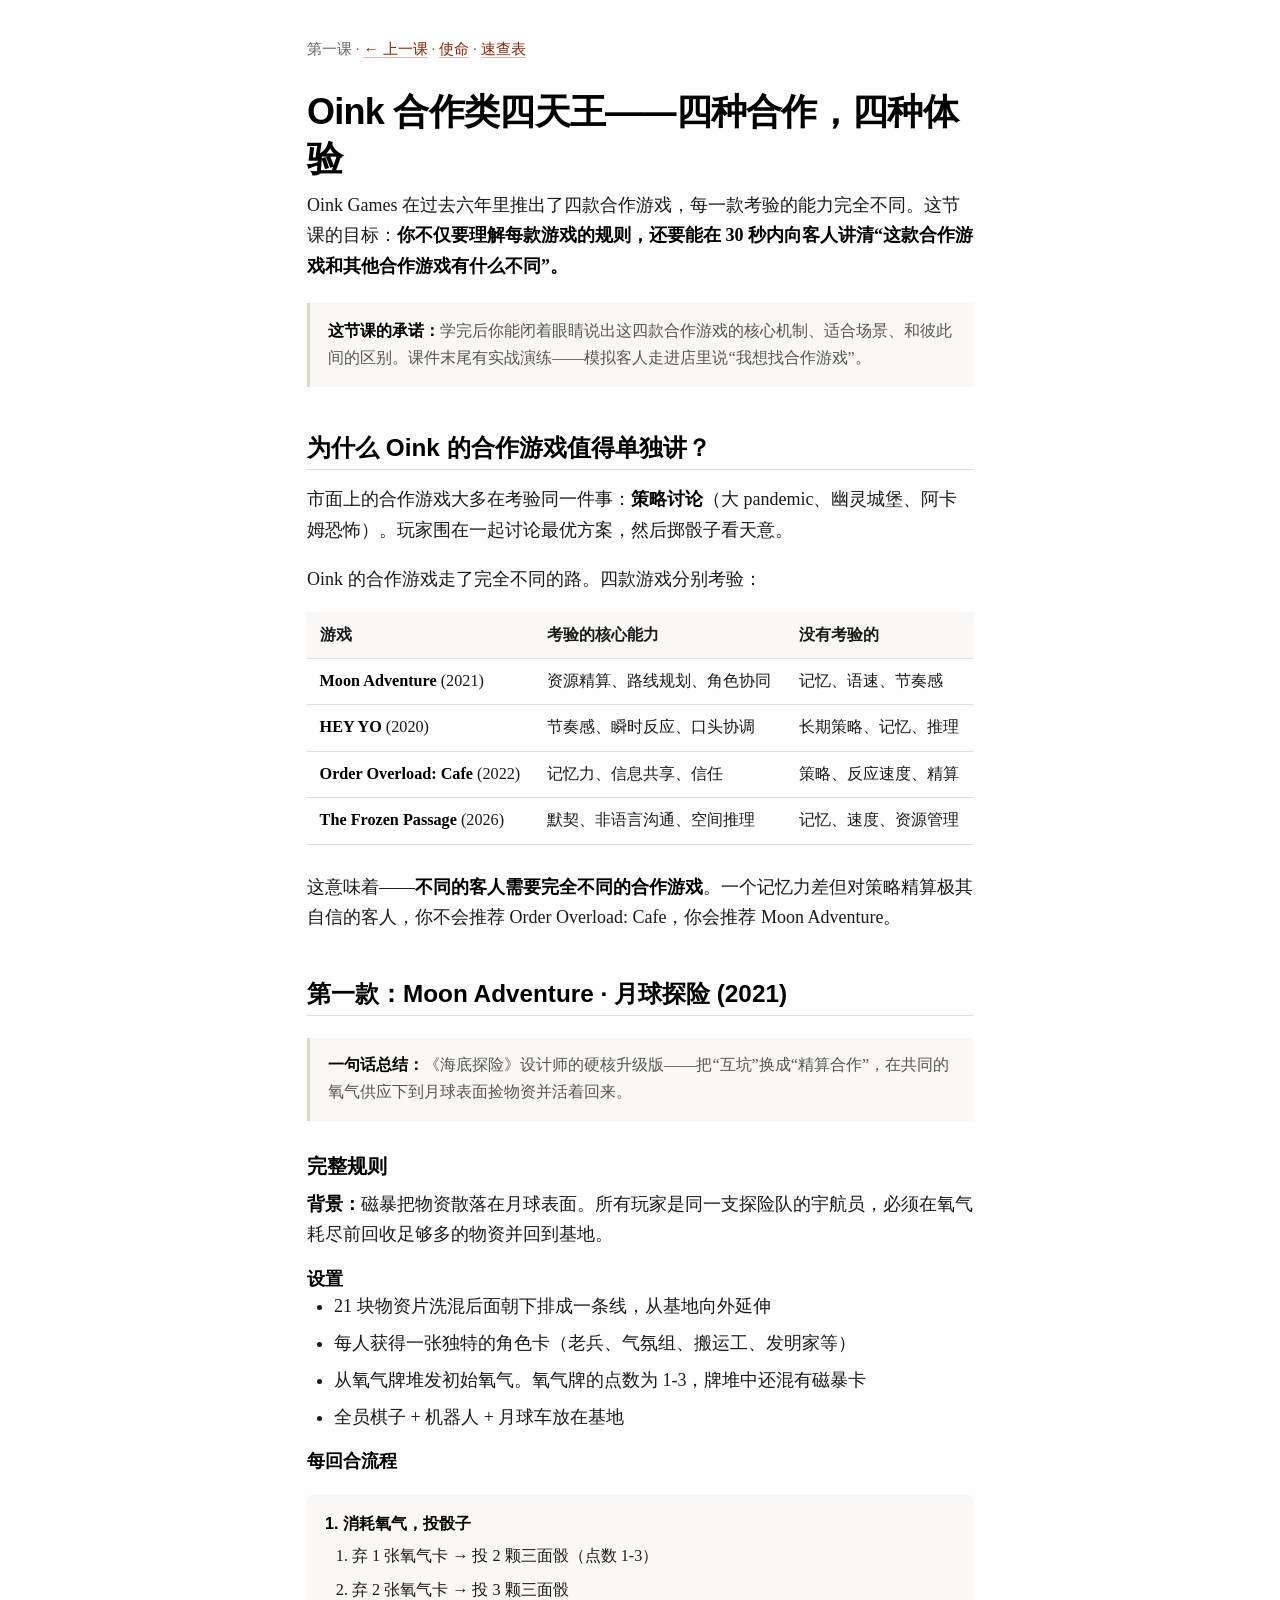
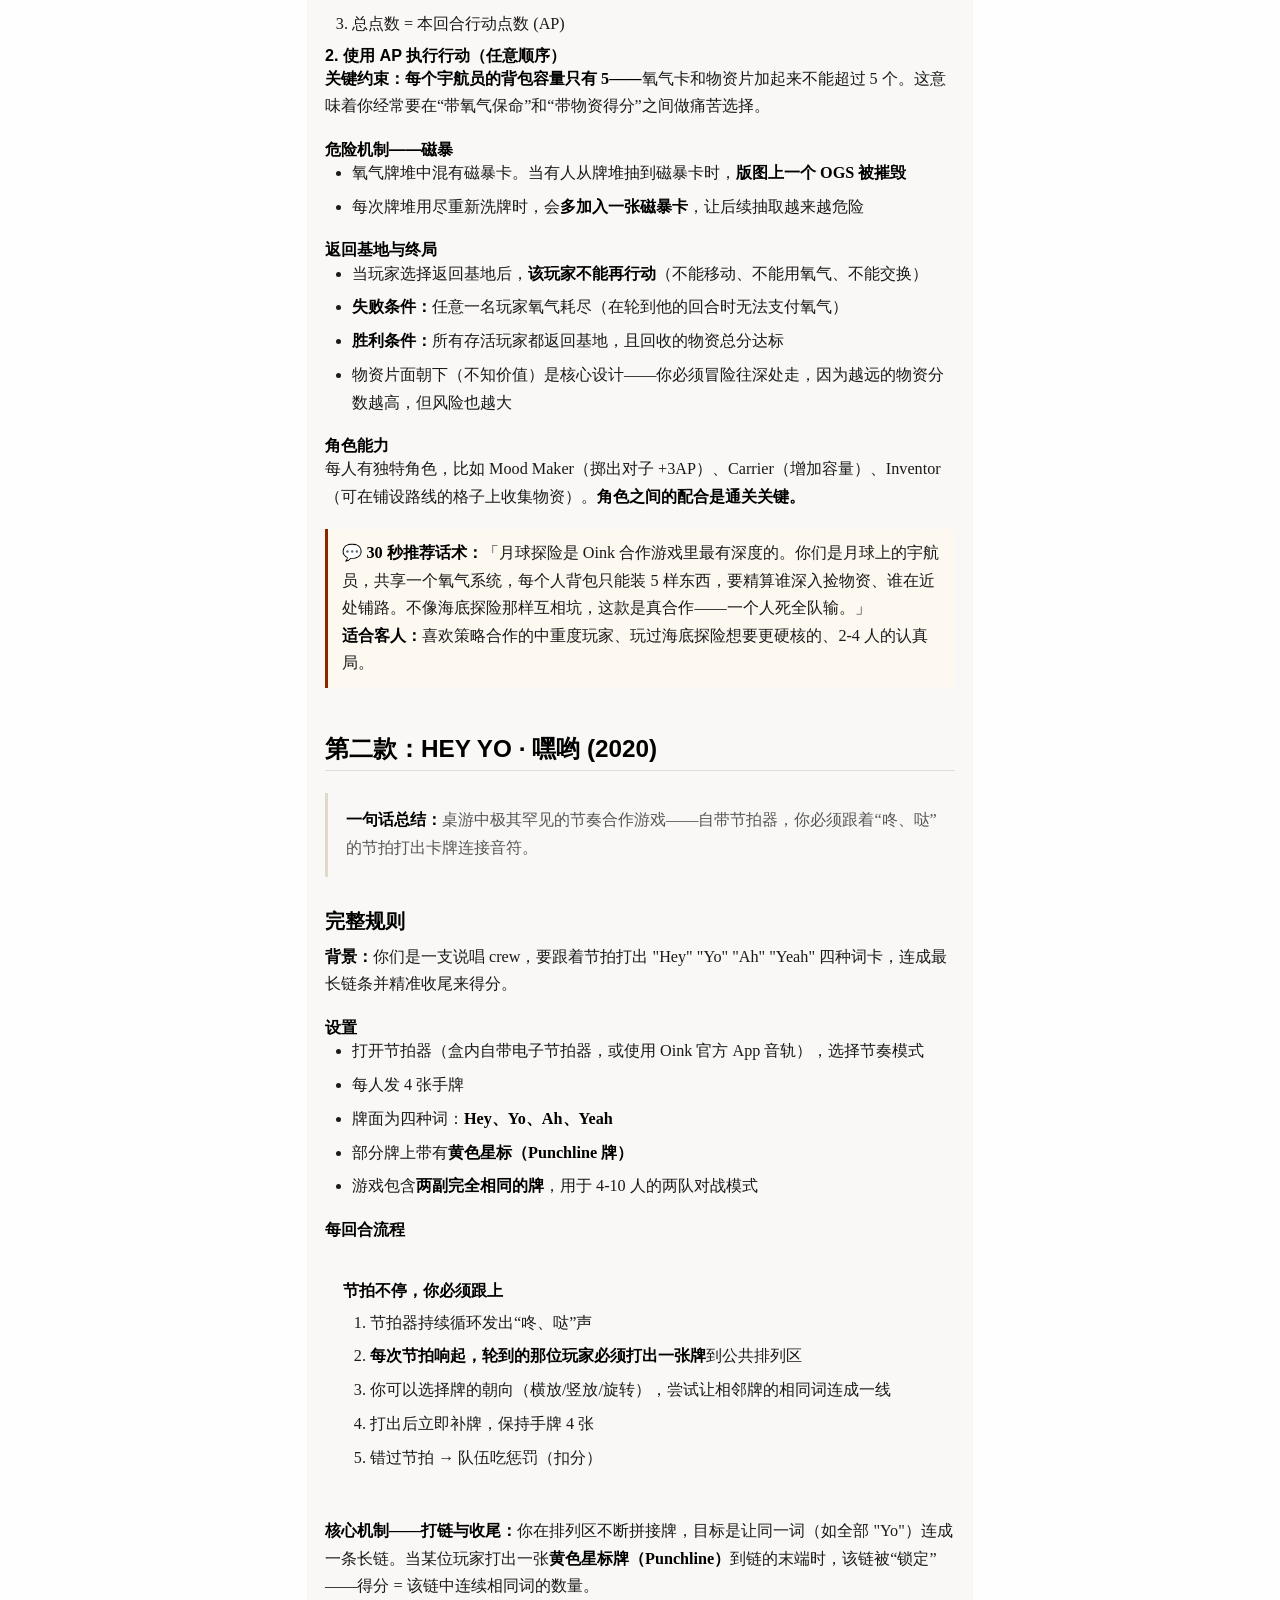
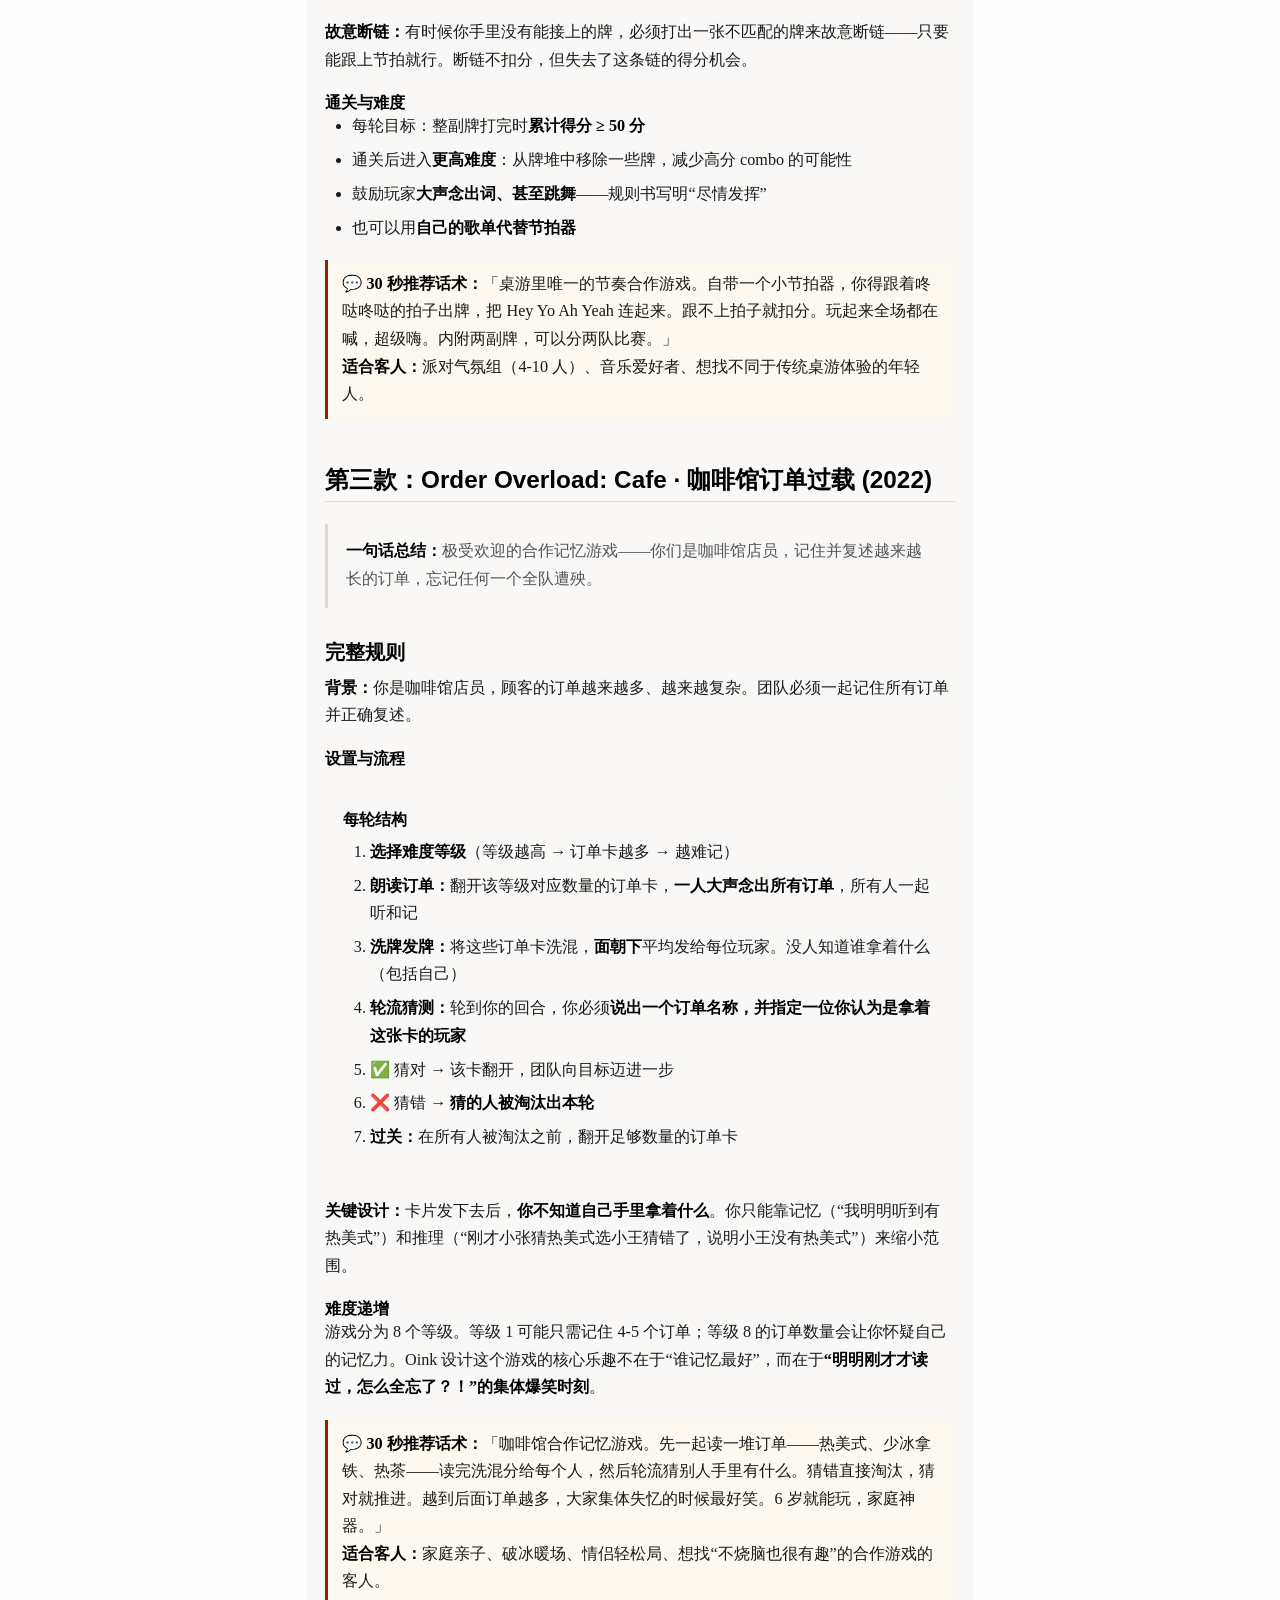
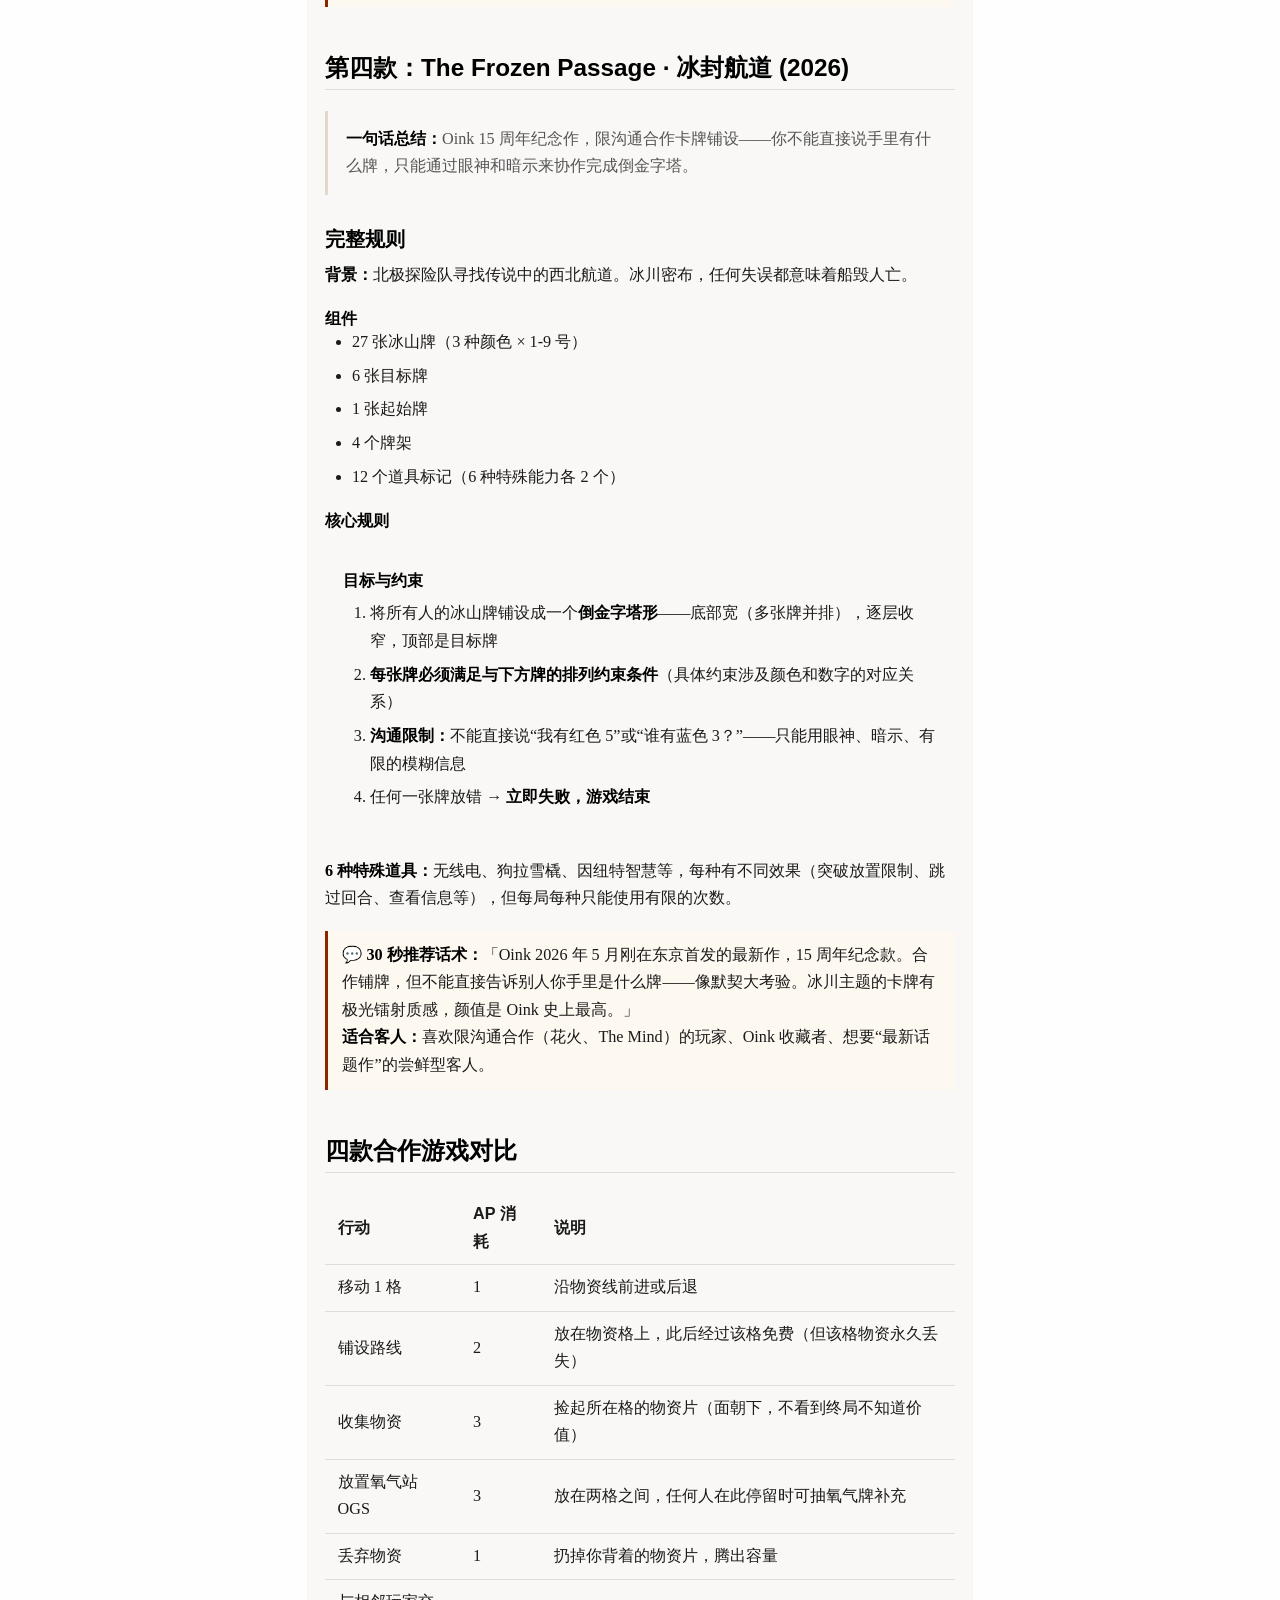
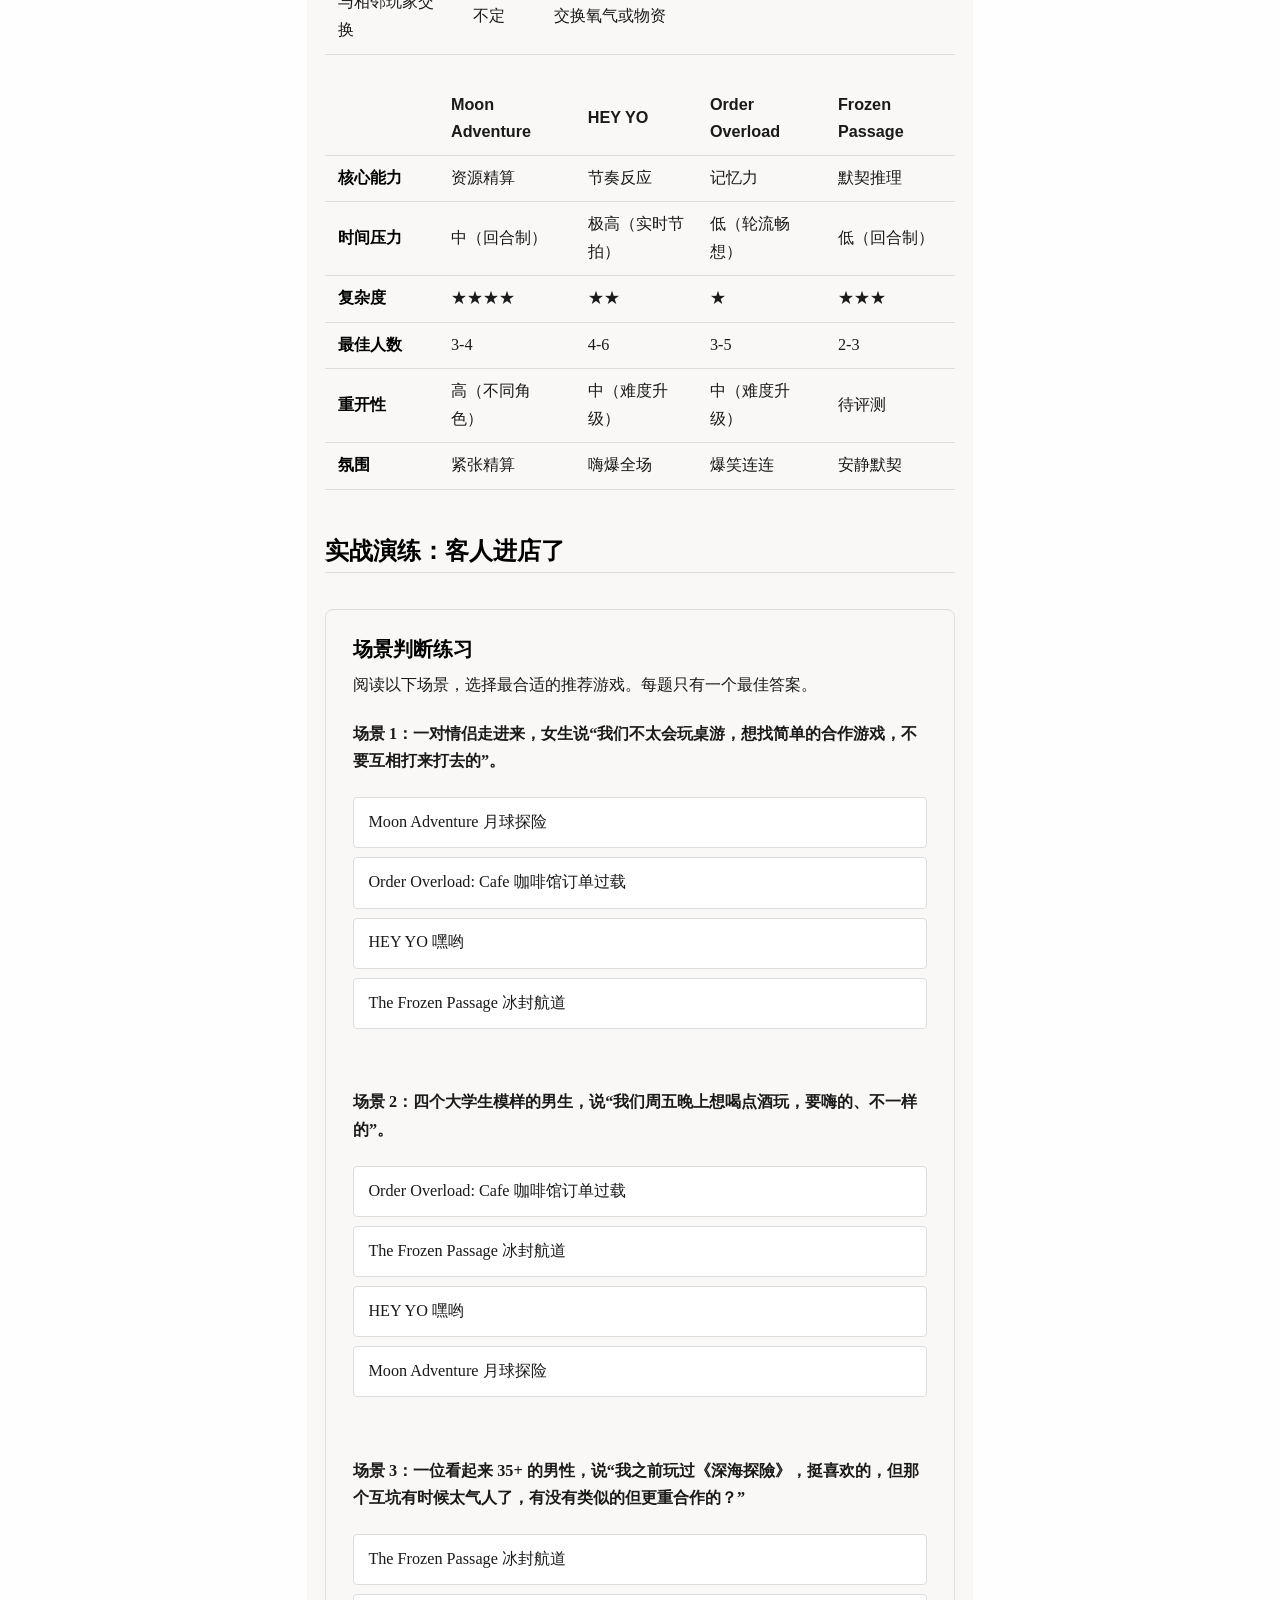
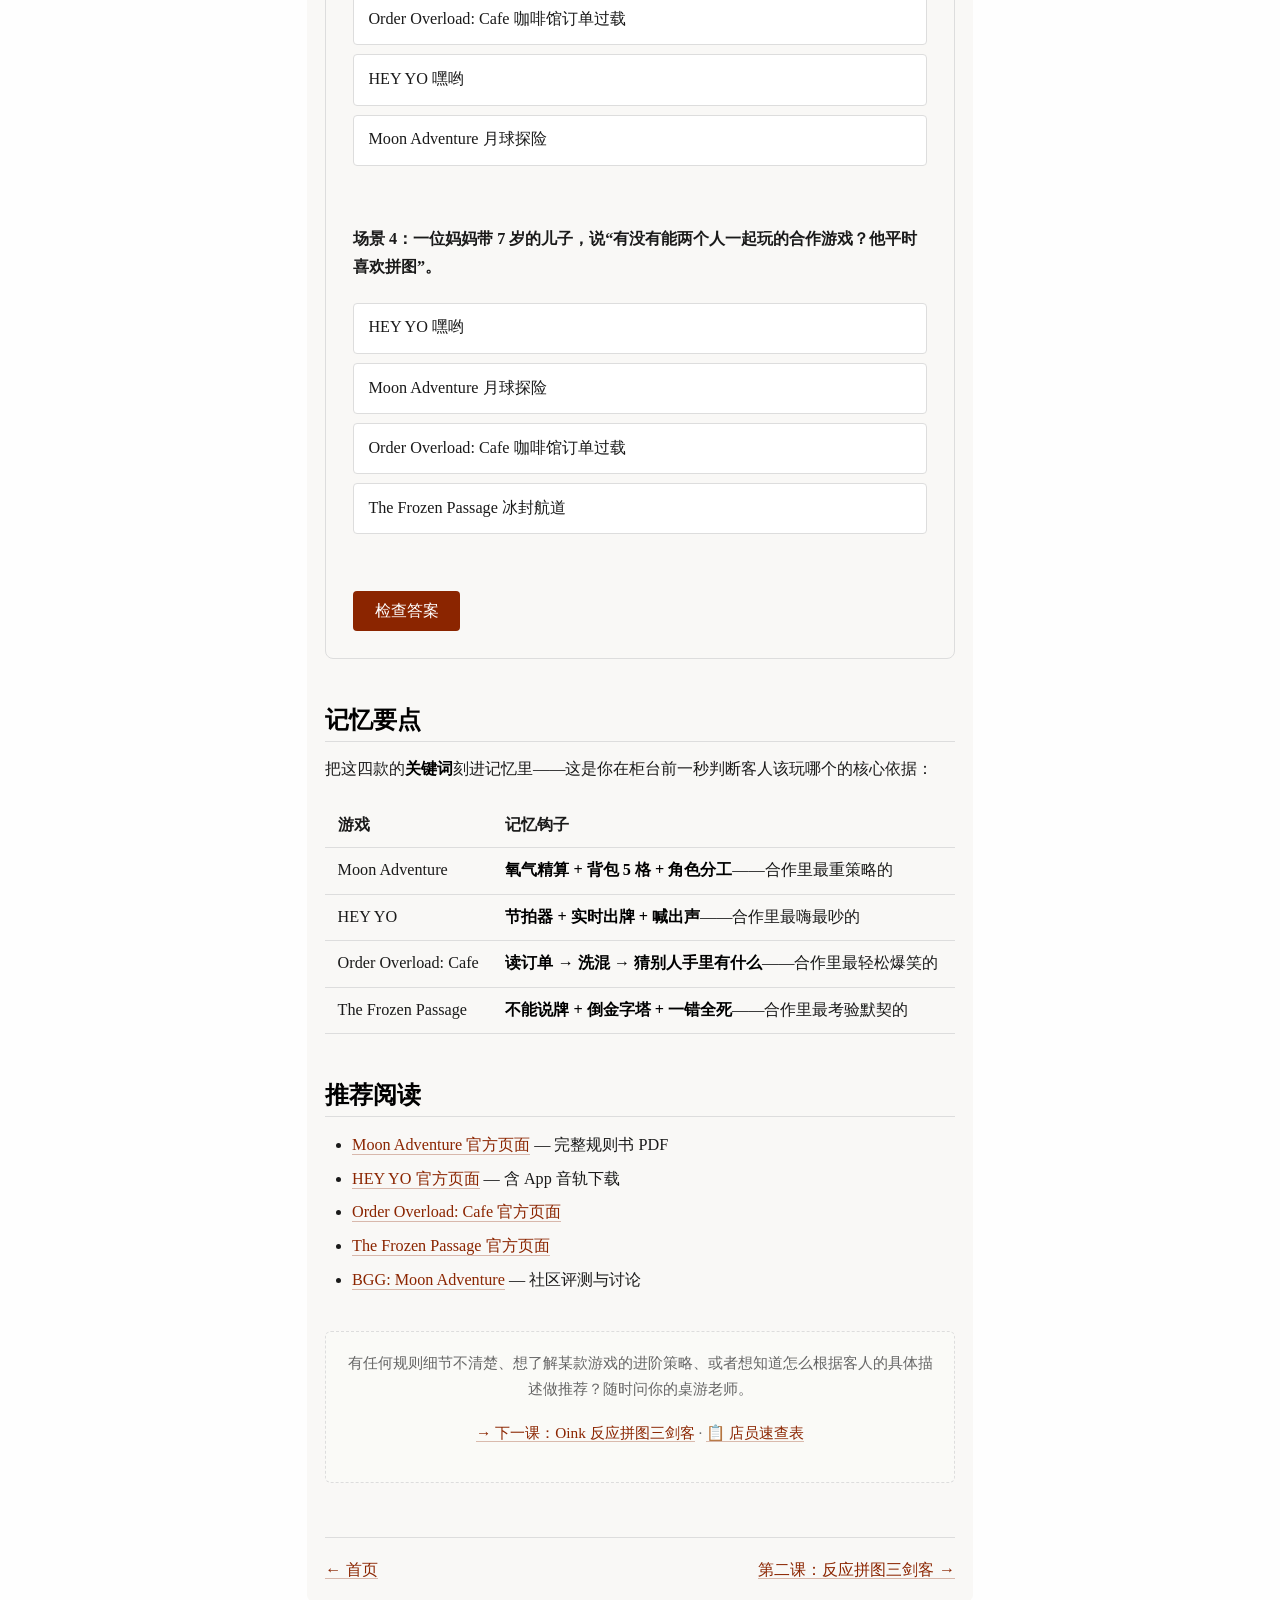
==== lessons/01-cooperative-games.html @ 23bd1d8d "Oink Games 2020-2026 店员学习站 日本小橙盒出版社十年精品课程，含 10 款游戏完整规则、推荐话术和场景速查。 静态站点，直接部署即可。" ====
<!DOCTYPE html>
<html lang="zh-CN">
<head>
<meta charset="UTF-8">
<meta name="viewport" content="width=device-width, initial-scale=1.0">
<title>第一课：Oink 合作类四天王</title>
<link rel="stylesheet" href="../assets/style.css">
<style>
  .compare-table th:first-child { width: 18%; }
  .flow { margin: 1.2rem 0; padding: 1rem; background: var(--callout-bg); border-radius: 6px; font-size: 0.9rem; }
  .flow ol { margin: 0.5rem 0 0 1.5rem; }
  .flow h4 { margin: 0; font-size: 0.9rem; }
  .pitch-box { border-left: 3px solid var(--accent); padding: 0.6rem 0.8rem; margin: 0.8rem 0; font-size: 0.9rem; background: #fdf8f0; }
</style>
</head>
<body>

<div class="lesson-meta">
  第一课 · <a href="../index.html">← 上一课</a> · <a href="../index.html">使命</a> · <a href="../reference/quick-reference.html">速查表</a>
</div>

<h1>Oink 合作类四天王——四种合作，四种体验</h1>

<p>Oink Games 在过去六年里推出了四款合作游戏，每一款考验的能力完全不同。这节课的目标：<strong>你不仅要理解每款游戏的规则，还要能在 30 秒内向客人讲清“这款合作游戏和其他合作游戏有什么不同”。</strong></p>

<div class="callout">
  <strong>这节课的承诺：</strong>学完后你能闭着眼睛说出这四款合作游戏的核心机制、适合场景、和彼此间的区别。课件末尾有实战演练——模拟客人走进店里说“我想找合作游戏”。
</div>

<h2>为什么 Oink 的合作游戏值得单独讲？</h2>

<p>市面上的合作游戏大多在考验同一件事：<strong>策略讨论</strong>（大 pandemic、幽灵城堡、阿卡姆恐怖）。玩家围在一起讨论最优方案，然后掷骰子看天意。</p>

<p>Oink 的合作游戏走了完全不同的路。四款游戏分别考验：</p>

<table>
  <tr><th>游戏</th><th>考验的核心能力</th><th>没有考验的</th></tr>
  <tr><td><strong>Moon Adventure</strong> (2021)</td><td>资源精算、路线规划、角色协同</td><td>记忆、语速、节奏感</td></tr>
  <tr><td><strong>HEY YO</strong> (2020)</td><td>节奏感、瞬时反应、口头协调</td><td>长期策略、记忆、推理</td></tr>
  <tr><td><strong>Order Overload: Cafe</strong> (2022)</td><td>记忆力、信息共享、信任</td><td>策略、反应速度、精算</td></tr>
  <tr><td><strong>The Frozen Passage</strong> (2026)</td><td>默契、非语言沟通、空间推理</td><td>记忆、速度、资源管理</td></tr>
</table>

<p>这意味着——<strong>不同的客人需要完全不同的合作游戏</strong>。一个记忆力差但对策略精算极其自信的客人，你不会推荐 Order Overload: Cafe，你会推荐 Moon Adventure。</p>

<h2>第一款：Moon Adventure · 月球探险 (2021)</h2>

<div class="callout"><strong>一句话总结：</strong>《海底探险》设计师的硬核升级版——把“互坑”换成“精算合作”，在共同的氧气供应下到月球表面捡物资并活着回来。</div>

<h3>完整规则</h3>

<p><strong>背景：</strong>磁暴把物资散落在月球表面。所有玩家是同一支探险队的宇航员，必须在氧气耗尽前回收足够多的物资并回到基地。</p>

<h4>设置</h4>
<ul>
  <li>21 块物资片洗混后面朝下排成一条线，从基地向外延伸</li>
  <li>每人获得一张独特的角色卡（老兵、气氛组、搬运工、发明家等）</li>
  <li>从氧气牌堆发初始氧气。氧气牌的点数为 1-3，牌堆中还混有磁暴卡</li>
  <li>全员棋子 + 机器人 + 月球车放在基地</li>
</ul>

<h4>每回合流程</h4>
<div class="flow">
  <h4>1. 消耗氧气，投骰子</h4>
  <ol>
    <li>弃 1 张氧气卡 → 投 2 颗三面骰（点数 1-3）</li>
    <li>弃 2 张氧气卡 → 投 3 颗三面骰</li>
    <li>总点数 = 本回合行动点数 (AP)</li>
  </ol>
  <h4>2. 使用 AP 执行行动（任意顺序）</h4>
  <table>
    <tr><th>行动</th><th>AP 消耗</th><th>说明</th></tr>
    <tr><td>移动 1 格</td><td>1</td><td>沿物资线前进或后退</td></tr>
    <tr><td>铺设路线</td><td>2</td><td>放在物资格上，此后经过该格免费（但该格物资永久丢失）</td></tr>
    <tr><td>收集物资</td><td>3</td><td>捡起所在格的物资片（面朝下，不看到终局不知道价值）</td></tr>
    <tr><td>放置氧气站 OGS</td><td>3</td><td>放在两格之间，任何人在此停留时可抽氧气牌补充</td></tr>
    <tr><td>丢弃物资</td><td>1</td><td>扔掉你背着的物资片，腾出容量</td></tr>
    <tr><td>与相邻玩家交换</td><td>不定</td><td>交换氧气或物资</td></tr>
  </ol>
</div>

<p><strong>关键约束：每个宇航员的背包容量只有 5——</strong>氧气卡和物资片加起来不能超过 5 个。这意味着你经常要在“带氧气保命”和“带物资得分”之间做痛苦选择。</p>

<h4>危险机制——磁暴</h4>
<ul>
  <li>氧气牌堆中混有磁暴卡。当有人从牌堆抽到磁暴卡时，<strong>版图上一个 OGS 被摧毁</strong></li>
  <li>每次牌堆用尽重新洗牌时，会<strong>多加入一张磁暴卡</strong>，让后续抽取越来越危险</li>
</ul>

<h4>返回基地与终局</h4>
<ul>
  <li>当玩家选择返回基地后，<strong>该玩家不能再行动</strong>（不能移动、不能用氧气、不能交换）</li>
  <li><strong>失败条件：</strong>任意一名玩家氧气耗尽（在轮到他的回合时无法支付氧气）</li>
  <li><strong>胜利条件：</strong>所有存活玩家都返回基地，且回收的物资总分达标</li>
  <li>物资片面朝下（不知价值）是核心设计——你必须冒险往深处走，因为越远的物资分数越高，但风险也越大</li>
</ul>

<h4>角色能力</h4>
<p>每人有独特角色，比如 Mood Maker（掷出对子 +3AP）、Carrier（增加容量）、Inventor（可在铺设路线的格子上收集物资）。<strong>角色之间的配合是通关关键。</strong></p>

<div class="pitch-box">
  <strong>💬 30 秒推荐话术：</strong>「月球探险是 Oink 合作游戏里最有深度的。你们是月球上的宇航员，共享一个氧气系统，每个人背包只能装 5 样东西，要精算谁深入捡物资、谁在近处铺路。不像海底探险那样互相坑，这款是真合作——一个人死全队输。」<br>
  <strong>适合客人：</strong>喜欢策略合作的中重度玩家、玩过海底探险想要更硬核的、2-4 人的认真局。
</div>

<h2>第二款：HEY YO · 嘿哟 (2020)</h2>

<div class="callout"><strong>一句话总结：</strong>桌游中极其罕见的节奏合作游戏——自带节拍器，你必须跟着“咚、哒”的节拍打出卡牌连接音符。</div>

<h3>完整规则</h3>

<p><strong>背景：</strong>你们是一支说唱 crew，要跟着节拍打出 "Hey" "Yo" "Ah" "Yeah" 四种词卡，连成最长链条并精准收尾来得分。</p>

<h4>设置</h4>
<ul>
  <li>打开节拍器（盒内自带电子节拍器，或使用 Oink 官方 App 音轨），选择节奏模式</li>
  <li>每人发 4 张手牌</li>
  <li>牌面为四种词：<strong>Hey、Yo、Ah、Yeah</strong></li>
  <li>部分牌上带有<strong>黄色星标（Punchline 牌）</strong></li>
  <li>游戏包含<strong>两副完全相同的牌</strong>，用于 4-10 人的两队对战模式</li>
</ul>

<h4>每回合流程</h4>
<div class="flow">
  <h4>节拍不停，你必须跟上</h4>
  <ol>
    <li>节拍器持续循环发出“咚、哒”声</li>
    <li><strong>每次节拍响起，轮到的那位玩家必须打出一张牌</strong>到公共排列区</li>
    <li>你可以选择牌的朝向（横放/竖放/旋转），尝试让相邻牌的相同词连成一线</li>
    <li>打出后立即补牌，保持手牌 4 张</li>
    <li>错过节拍 → 队伍吃惩罚（扣分）</li>
  </ol>
</div>

<p><strong>核心机制——打链与收尾：</strong>你在排列区不断拼接牌，目标是让同一词（如全部 "Yo"）连成一条长链。当某位玩家打出一张<strong>黄色星标牌（Punchline）</strong>到链的末端时，该链被“锁定”——得分 = 该链中连续相同词的数量。</p>

<p><strong>故意断链：</strong>有时候你手里没有能接上的牌，必须打出一张不匹配的牌来故意断链——只要能跟上节拍就行。断链不扣分，但失去了这条链的得分机会。</p>

<h4>通关与难度</h4>
<ul>
  <li>每轮目标：整副牌打完时<strong>累计得分 ≥ 50 分</strong></li>
  <li>通关后进入<strong>更高难度</strong>：从牌堆中移除一些牌，减少高分 combo 的可能性</li>
  <li>鼓励玩家<strong>大声念出词、甚至跳舞</strong>——规则书写明“尽情发挥”</li>
  <li>也可以用<strong>自己的歌单代替节拍器</strong></li>
</ul>

<div class="pitch-box">
  <strong>💬 30 秒推荐话术：</strong>「桌游里唯一的节奏合作游戏。自带一个小节拍器，你得跟着咚哒咚哒的拍子出牌，把 Hey Yo Ah Yeah 连起来。跟不上拍子就扣分。玩起来全场都在喊，超级嗨。内附两副牌，可以分两队比赛。」<br>
  <strong>适合客人：</strong>派对气氛组（4-10 人）、音乐爱好者、想找不同于传统桌游体验的年轻人。
</div>

<h2>第三款：Order Overload: Cafe · 咖啡馆订单过载 (2022)</h2>

<div class="callout"><strong>一句话总结：</strong>极受欢迎的合作记忆游戏——你们是咖啡馆店员，记住并复述越来越长的订单，忘记任何一个全队遭殃。</div>

<h3>完整规则</h3>

<p><strong>背景：</strong>你是咖啡馆店员，顾客的订单越来越多、越来越复杂。团队必须一起记住所有订单并正确复述。</p>

<h4>设置与流程</h4>
<div class="flow">
  <h4>每轮结构</h4>
  <ol>
    <li><strong>选择难度等级</strong>（等级越高 → 订单卡越多 → 越难记）</li>
    <li><strong>朗读订单：</strong>翻开该等级对应数量的订单卡，<strong>一人大声念出所有订单</strong>，所有人一起听和记</li>
    <li><strong>洗牌发牌：</strong>将这些订单卡洗混，<strong>面朝下</strong>平均发给每位玩家。没人知道谁拿着什么（包括自己）</li>
    <li><strong>轮流猜测：</strong>轮到你的回合，你必须<strong>说出一个订单名称，并指定一位你认为是拿着这张卡的玩家</strong></li>
    <li>✅ 猜对 → 该卡翻开，团队向目标迈进一步</li>
    <li>❌ 猜错 → <strong>猜的人被淘汰出本轮</strong></li>
    <li><strong>过关：</strong>在所有人被淘汰之前，翻开足够数量的订单卡</li>
  </ol>
</div>

<p><strong>关键设计：</strong>卡片发下去后，<strong>你不知道自己手里拿着什么</strong>。你只能靠记忆（“我明明听到有热美式”）和推理（“刚才小张猜热美式选小王猜错了，说明小王没有热美式”）来缩小范围。</p>

<h4>难度递增</h4>
<p>游戏分为 8 个等级。等级 1 可能只需记住 4-5 个订单；等级 8 的订单数量会让你怀疑自己的记忆力。Oink 设计这个游戏的核心乐趣不在于“谁记忆最好”，而在于<strong>“明明刚才才读过，怎么全忘了？！”的集体爆笑时刻</strong>。</p>

<div class="pitch-box">
  <strong>💬 30 秒推荐话术：</strong>「咖啡馆合作记忆游戏。先一起读一堆订单——热美式、少冰拿铁、热茶——读完洗混分给每个人，然后轮流猜别人手里有什么。猜错直接淘汰，猜对就推进。越到后面订单越多，大家集体失忆的时候最好笑。6 岁就能玩，家庭神器。」<br>
  <strong>适合客人：</strong>家庭亲子、破冰暖场、情侣轻松局、想找“不烧脑也很有趣”的合作游戏的客人。
</div>

<h2>第四款：The Frozen Passage · 冰封航道 (2026)</h2>

<div class="callout"><strong>一句话总结：</strong>Oink 15 周年纪念作，限沟通合作卡牌铺设——你不能直接说手里有什么牌，只能通过眼神和暗示来协作完成倒金字塔。</div>

<h3>完整规则</h3>

<p><strong>背景：</strong>北极探险队寻找传说中的西北航道。冰川密布，任何失误都意味着船毁人亡。</p>

<h4>组件</h4>
<ul>
  <li>27 张冰山牌（3 种颜色 × 1-9 号）</li>
  <li>6 张目标牌</li>
  <li>1 张起始牌</li>
  <li>4 个牌架</li>
  <li>12 个道具标记（6 种特殊能力各 2 个）</li>
</ul>

<h4>核心规则</h4>
<div class="flow">
  <h4>目标与约束</h4>
  <ol>
    <li>将所有人的冰山牌铺设成一个<strong>倒金字塔形</strong>——底部宽（多张牌并排），逐层收窄，顶部是目标牌</li>
    <li><strong>每张牌必须满足与下方牌的排列约束条件</strong>（具体约束涉及颜色和数字的对应关系）</li>
    <li><strong>沟通限制：</strong>不能直接说“我有红色 5”或“谁有蓝色 3？”——只能用眼神、暗示、有限的模糊信息</li>
    <li>任何一张牌放错 → <strong>立即失败，游戏结束</strong></li>
  </ol>
</div>

<p><strong>6 种特殊道具：</strong>无线电、狗拉雪橇、因纽特智慧等，每种有不同效果（突破放置限制、跳过回合、查看信息等），但每局每种只能使用有限的次数。</p>

<div class="pitch-box">
  <strong>💬 30 秒推荐话术：</strong>「Oink 2026 年 5 月刚在东京首发的最新作，15 周年纪念款。合作铺牌，但不能直接告诉别人你手里是什么牌——像默契大考验。冰川主题的卡牌有极光镭射质感，颜值是 Oink 史上最高。」<br>
  <strong>适合客人：</strong>喜欢限沟通合作（花火、The Mind）的玩家、Oink 收藏者、想要“最新话题作”的尝鲜型客人。
</div>

<h2>四款合作游戏对比</h2>

<table class="compare-table">
  <tr><th></th><th>Moon Adventure</th><th>HEY YO</th><th>Order Overload</th><th>Frozen Passage</th></tr>
  <tr><td><strong>核心能力</strong></td><td>资源精算</td><td>节奏反应</td><td>记忆力</td><td>默契推理</td></tr>
  <tr><td><strong>时间压力</strong></td><td>中（回合制）</td><td>极高（实时节拍）</td><td>低（轮流畅想）</td><td>低（回合制）</td></tr>
  <tr><td><strong>复杂度</strong></td><td>★★★★</td><td>★★</td><td>★</td><td>★★★</td></tr>
  <tr><td><strong>最佳人数</strong></td><td>3-4</td><td>4-6</td><td>3-5</td><td>2-3</td></tr>
  <tr><td><strong>重开性</strong></td><td>高（不同角色）</td><td>中（难度升级）</td><td>中（难度升级）</td><td>待评测</td></tr>
  <tr><td><strong>氛围</strong></td><td>紧张精算</td><td>嗨爆全场</td><td>爆笑连连</td><td>安静默契</td></tr>
</table>

<h2>实战演练：客人进店了</h2>

<div class="quiz">
  <h3>场景判断练习</h3>
  <p>阅读以下场景，选择最合适的推荐游戏。每题只有一个最佳答案。</p>

  <div class="question" id="q1">场景 1：一对情侣走进来，女生说“我们不太会玩桌游，想找简单的合作游戏，不要互相打来打去的”。</div>
  <div class="options" data-q="q1">
    <div class="option" data-a="a">Moon Adventure 月球探险</div>
    <div class="option" data-a="b">Order Overload: Cafe 咖啡馆订单过载</div>
    <div class="option" data-a="c">HEY YO 嘿哟</div>
    <div class="option" data-a="d">The Frozen Passage 冰封航道</div>
  </div>
  <div class="feedback" id="fb-q1"></div>

  <div class="question" id="q2">场景 2：四个大学生模样的男生，说“我们周五晚上想喝点酒玩，要嗨的、不一样的”。</div>
  <div class="options" data-q="q2">
    <div class="option" data-a="a">Order Overload: Cafe 咖啡馆订单过载</div>
    <div class="option" data-a="b">The Frozen Passage 冰封航道</div>
    <div class="option" data-a="c">HEY YO 嘿哟</div>
    <div class="option" data-a="d">Moon Adventure 月球探险</div>
  </div>
  <div class="feedback" id="fb-q2"></div>

  <div class="question" id="q3">场景 3：一位看起来 35+ 的男性，说“我之前玩过《深海探險》，挺喜欢的，但那个互坑有时候太气人了，有没有类似的但更重合作的？”</div>
  <div class="options" data-q="q3">
    <div class="option" data-a="a">The Frozen Passage 冰封航道</div>
    <div class="option" data-a="b">Order Overload: Cafe 咖啡馆订单过载</div>
    <div class="option" data-a="c">HEY YO 嘿哟</div>
    <div class="option" data-a="d">Moon Adventure 月球探险</div>
  </div>
  <div class="feedback" id="fb-q3"></div>

  <div class="question" id="q4">场景 4：一位妈妈带 7 岁的儿子，说“有没有能两个人一起玩的合作游戏？他平时喜欢拼图”。</div>
  <div class="options" data-q="q4">
    <div class="option" data-a="a">HEY YO 嘿哟</div>
    <div class="option" data-a="b">Moon Adventure 月球探险</div>
    <div class="option" data-a="c">Order Overload: Cafe 咖啡馆订单过载</div>
    <div class="option" data-a="d">The Frozen Passage 冰封航道</div>
  </div>
  <div class="feedback" id="fb-q4"></div>

  <button id="check-btn">检查答案</button>
</div>

<h2>记忆要点</h2>

<p>把这四款的<strong>关键词</strong>刻进记忆里——这是你在柜台前一秒判断客人该玩哪个的核心依据：</p>

<table>
  <tr><th>游戏</th><th>记忆钩子</th></tr>
  <tr><td>Moon Adventure</td><td><strong>氧气精算 + 背包 5 格 + 角色分工</strong>——合作里最重策略的</td></tr>
  <tr><td>HEY YO</td><td><strong>节拍器 + 实时出牌 + 喊出声</strong>——合作里最嗨最吵的</td></tr>
  <tr><td>Order Overload: Cafe</td><td><strong>读订单 → 洗混 → 猜别人手里有什么</strong>——合作里最轻松爆笑的</td></tr>
  <tr><td>The Frozen Passage</td><td><strong>不能说牌 + 倒金字塔 + 一错全死</strong>——合作里最考验默契的</td></tr>
</table>

<h2>推荐阅读</h2>
<ul>
  <li><a href="https://oinkgames.com/en/games/analog/moon-adventure/" target="_blank">Moon Adventure 官方页面</a> — 完整规则书 PDF</li>
  <li><a href="https://oinkgames.com/en/games/analog/hey-yo/" target="_blank">HEY YO 官方页面</a> — 含 App 音轨下载</li>
  <li><a href="https://oinkgames.com/en/games/analog/order-overload-cafe/" target="_blank">Order Overload: Cafe 官方页面</a></li>
  <li><a href="https://oinkgames.com/en/games/analog/the-frozen-passage/" target="_blank">The Frozen Passage 官方页面</a></li>
  <li><a href="https://boardgamegeek.com/boardgame/294233/fafnir" target="_blank">BGG: Moon Adventure</a> — 社区评测与讨论</li>
</ul>

<div class="followup">
  <p>有任何规则细节不清楚、想了解某款游戏的进阶策略、或者想知道怎么根据客人的具体描述做推荐？随时问你的桌游老师。</p>
  <p><a href="02-speed-puzzle-games.html">→ 下一课：Oink 反应拼图三剑客</a> · <a href="../reference/quick-reference.html">📋 店员速查表</a></p>
</div>

<div class="lesson-nav">
  <span><a href="../index.html">← 首页</a></span>
  <span><a href="02-speed-puzzle-games.html">第二课：反应拼图三剑客 →</a></span>
</div>

<script>
document.getElementById('check-btn').addEventListener('click', function() {
  const answers = {
    q1: { correct: 'b', explanation: '✅ 正确！Order Overload 最简单（规则 1 分钟）、合作不互打、6 岁可玩，是情侣/新手的完美入门合作游戏。Moon Adventure 和 Frozen Passage 对新手太复杂，HEY YO 至少要 4 个人才好玩。' },
    q2: { correct: 'c', explanation: '✅ 正确！HEY YO 最适合大学生喝酒局——跟着节拍嗨、可以喊出声、两队对战模式正好 4 人。其他三款都太安静/太严肃。' },
    q3: { correct: 'd', explanation: '✅ 正确！Moon Adventure 是《海底探险》设计师的同门作品，同样的“探险-返回”框架但改成纯合作。直接提“喜欢海底探险但受不了互坑”是 Moon Adventure 的完美目标客群。' },
    q4: { correct: 'c', explanation: '✅ 正确！Order Overload: Cafe 适合亲子——规则极简、合作模式不会让小孩受挫、记忆玩法对小孩反而有优势。HEY YO 需要 4+ 人，Moon Adventure 太复杂，Frozen Passage 限沟通对 7 岁小孩太难。' }
  };

  Object.keys(answers).forEach(function(qid) {
    const fb = document.getElementById('fb-' + qid);
    const options = document.querySelectorAll('[data-q="' + qid + '"] .option');
    let selected = null;
    options.forEach(function(opt) {
      opt.classList.remove('correct', 'wrong', 'selected');
      if (opt.classList.contains('selected')) selected = opt;
    });
  });

  // Re-select based on current click state
  document.querySelectorAll('.quiz .question').forEach(function(q) {
    const qid = q.id;
    const options = document.querySelectorAll('[data-q="' + qid + '"] .option');
    options.forEach(function(opt) {
      opt.addEventListener('click', function() {
        options.forEach(function(o) { o.classList.remove('selected'); });
        opt.classList.add('selected');
      });
    });
  });
});

// Selection handling
document.querySelectorAll('.quiz .option').forEach(function(opt) {
  opt.addEventListener('click', function() {
    const qid = this.parentElement.getAttribute('data-q');
    const siblings = this.parentElement.querySelectorAll('.option');
    siblings.forEach(function(s) { s.classList.remove('selected'); });
    this.classList.add('selected');
  });
});

document.getElementById('check-btn').addEventListener('click', function() {
  const answers = {
    q1: { correct: 'b', explanation: '✅ 正确！Order Overload 最简单（规则 1 分钟）、合作不互打、6 岁可玩、情侣两人也能玩。Moon Adventure 和 Frozen Passage 对新手太复杂，HEY YO 至少 4+ 人才好玩。' },
    q2: { correct: 'c', explanation: '✅ 正确！HEY YO 最适合大学生喝酒局——跟着节拍嗨、可以喊出声、有对战模式。其他三款都太安静/太严肃。' },
    q3: { correct: 'd', explanation: '✅ 正确！Moon Adventure 是《海底探险》设计师的同门作品，同样“探险-返回”框架但纯合作。直接提“喜欢海底探险但受不了互坑”就是 Moon Adventure 的完美目标客群。' },
    q4: { correct: 'c', explanation: '✅ 正确！Order Overload 极简规则 + 合作不互坑 + 孩子记忆力反而有优势。HEY YO 需要 4+ 人，Moon Adventure 太复杂，Frozen Passage 的限沟通对 7 岁小孩太难。' }
  };

  Object.keys(answers).forEach(function(qid) {
    const fb = document.getElementById('fb-' + qid);
    const options = document.querySelectorAll('[data-q="' + qid + '"] .option');
    const correct = answers[qid].correct;

    options.forEach(function(opt) {
      opt.style.pointerEvents = 'none';
      if (opt.getAttribute('data-a') === correct) {
        opt.classList.add('correct');
      }
      if (opt.classList.contains('selected') && opt.getAttribute('data-a') !== correct) {
        opt.classList.add('wrong');
      }
    });

    const selected = document.querySelector('[data-q="' + qid + '"] .option.selected');
    if (selected && selected.getAttribute('data-a') === correct) {
      fb.innerHTML = answers[qid].explanation;
      fb.style.color = '#2d7d46';
    } else if (selected) {
      fb.innerHTML = '❌ 不太对。' + answers[qid].explanation;
      fb.style.color = '#c0392b';
    } else {
      fb.innerHTML = '请先选择一个答案。正确答案：' + answers[qid].explanation;
      fb.style.color = '#666';
    }
  });
});
</script>

</body>
</html>
---- assets/style.css ----
/* Shared stylesheet for the board game learning workspace */
/* Design philosophy: Tufte-inspired — clean, readable, content-first */

:root {
  --text: #1a1a1a;
  --bg: #fefefe;
  --accent: #8b2500;
  --muted: #666;
  --rule: #ddd;
  --callout-bg: #f9f8f6;
  --callout-border: #e0d8c8;
  --quiz-correct: #2d7d46;
  --quiz-wrong: #c0392b;
  --font-body: "Noto Serif SC", "Source Han Serif SC", "STSong", Georgia, "Times New Roman", serif;
  --font-heading: "Noto Sans SC", "Source Han Sans SC", "PingFang SC", "Microsoft YaHei", "Helvetica Neue", sans-serif;
  --font-mono: "SF Mono", "Cascadia Code", "Fira Code", monospace;
}

* { box-sizing: border-box; margin: 0; padding: 0; }

html {
  font-size: 18px;
  line-height: 1.7;
  color: var(--text);
  background: var(--bg);
}

body {
  max-width: 720px;
  margin: 0 auto;
  padding: 2rem 1.5rem 4rem;
  font-family: var(--font-body);
  -webkit-font-smoothing: antialiased;
}

h1, h2, h3, h4 {
  font-family: var(--font-heading);
  font-weight: 700;
  line-height: 1.3;
  color: #000;
}

h1 {
  font-size: 2rem;
  margin: 0 0 0.4rem;
  letter-spacing: -0.02em;
}

h2 {
  font-size: 1.35rem;
  margin: 2.5rem 0 0.8rem;
  padding-bottom: 0.3rem;
  border-bottom: 1px solid var(--rule);
}

h3 { font-size: 1.1rem; margin: 1.8rem 0 0.5rem; }

p { margin: 0 0 1rem; }

a { color: var(--accent); text-decoration: none; border-bottom: 1px solid color-mix(in srgb, var(--accent) 30%, transparent); }
a:hover { border-bottom-color: var(--accent); }

strong { font-weight: 700; color: #000; }

ul, ol { margin: 0 0 1rem 1.5rem; }
li { margin-bottom: 0.35rem; }

/* Callout / side note */
.callout {
  background: var(--callout-bg);
  border-left: 3px solid var(--callout-border);
  padding: 0.8rem 1rem;
  margin: 1.2rem 0;
  font-size: 0.9rem;
  color: #555;
}

/* Term highlight */
.term {
  font-weight: 700;
  color: var(--accent);
  cursor: help;
  border-bottom: 1px dotted var(--accent);
}

/* Game cards */
.game-grid {
  display: grid;
  grid-template-columns: repeat(auto-fill, minmax(200px, 1fr));
  gap: 1rem;
  margin: 1rem 0 1.5rem;
}

.game-card {
  border: 1px solid var(--rule);
  border-radius: 6px;
  padding: 1rem;
  background: var(--callout-bg);
}

.game-card h4 {
  font-size: 1rem;
  margin: 0 0 0.3rem;
  border: none;
  padding: 0;
}

.game-card .meta {
  font-size: 0.8rem;
  color: var(--muted);
  margin-bottom: 0.4rem;
}

.game-card p {
  font-size: 0.85rem;
  margin: 0;
  line-height: 1.5;
}

/* Mechanism tags */
.tag {
  display: inline-block;
  background: #f0ebe0;
  color: var(--accent);
  font-family: var(--font-heading);
  font-size: 0.75rem;
  padding: 0.15em 0.5em;
  border-radius: 3px;
  margin: 0 0.2em 0.2em 0;
}

/* Quiz */
.quiz {
  border: 1px solid var(--rule);
  border-radius: 8px;
  padding: 1.5rem;
  margin: 2rem 0;
  background: var(--callout-bg);
}

.quiz h3 {
  margin-top: 0;
  font-size: 1.1rem;
}

.quiz .question {
  margin: 1.2rem 0;
  font-weight: 600;
}

.quiz .options {
  display: flex;
  flex-direction: column;
  gap: 0.5rem;
}

.quiz .option {
  padding: 0.6rem 0.8rem;
  border: 1px solid var(--rule);
  border-radius: 4px;
  cursor: pointer;
  background: #fff;
  transition: background 0.15s;
  font-family: var(--font-body);
  font-size: 0.9rem;
}

.quiz .option:hover {
  background: #f5f2ec;
}

.quiz .option.selected {
  border-color: var(--accent);
  background: #fdf5ee;
}

.quiz .option.correct {
  border-color: var(--quiz-correct);
  background: #e8f5e9;
}

.quiz .option.wrong {
  border-color: var(--quiz-wrong);
  background: #fdecea;
}

.quiz .feedback {
  margin-top: 0.8rem;
  font-size: 0.9rem;
  min-height: 1.5em;
}

.quiz button {
  margin-top: 1rem;
  padding: 0.5rem 1.2rem;
  background: var(--accent);
  color: #fff;
  border: none;
  border-radius: 4px;
  cursor: pointer;
  font-family: var(--font-heading);
  font-size: 0.9rem;
}

.quiz button:hover {
  opacity: 0.9;
}

.quiz button:disabled {
  opacity: 0.4;
  cursor: not-allowed;
}

/* Table */
table {
  width: 100%;
  border-collapse: collapse;
  margin: 1rem 0 1.5rem;
  font-size: 0.9rem;
}

th, td {
  padding: 0.5rem 0.7rem;
  text-align: left;
  border-bottom: 1px solid var(--rule);
}

th {
  font-family: var(--font-heading);
  font-weight: 700;
  background: var(--callout-bg);
}

/* Lesson nav */
.lesson-meta {
  font-size: 0.85rem;
  color: var(--muted);
  margin-bottom: 1.5rem;
}

.lesson-nav {
  display: flex;
  justify-content: space-between;
  margin-top: 3rem;
  padding-top: 1rem;
  border-top: 1px solid var(--rule);
  font-size: 0.9rem;
  font-family: var(--font-heading);
}

/* Followup prompt */
.followup {
  margin-top: 2rem;
  padding: 1rem;
  background: #fafaf7;
  border: 1px dashed var(--rule);
  border-radius: 6px;
  font-size: 0.85rem;
  color: var(--muted);
  text-align: center;
}

/* Responsive */
@media (max-width: 500px) {
  html { font-size: 16px; }
  body { padding: 1rem; }
  .game-grid { grid-template-columns: 1fr; }
}
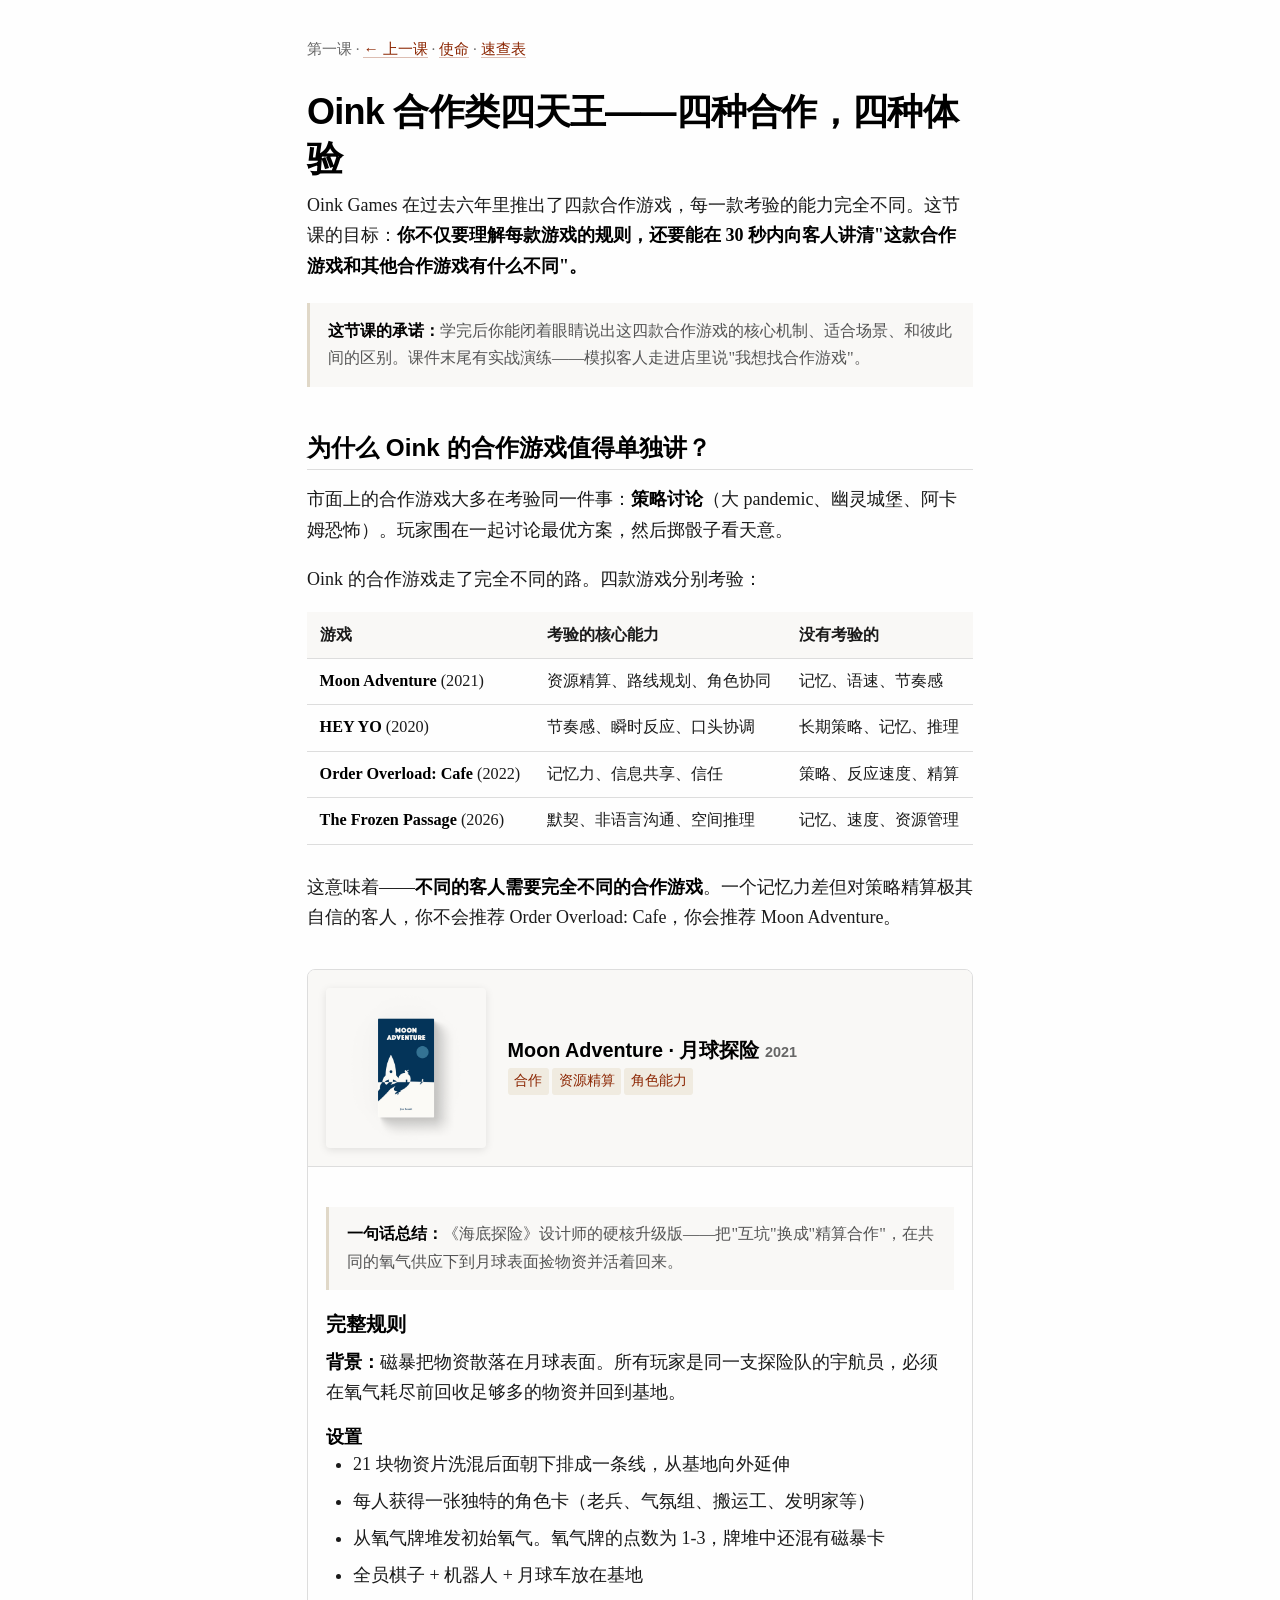
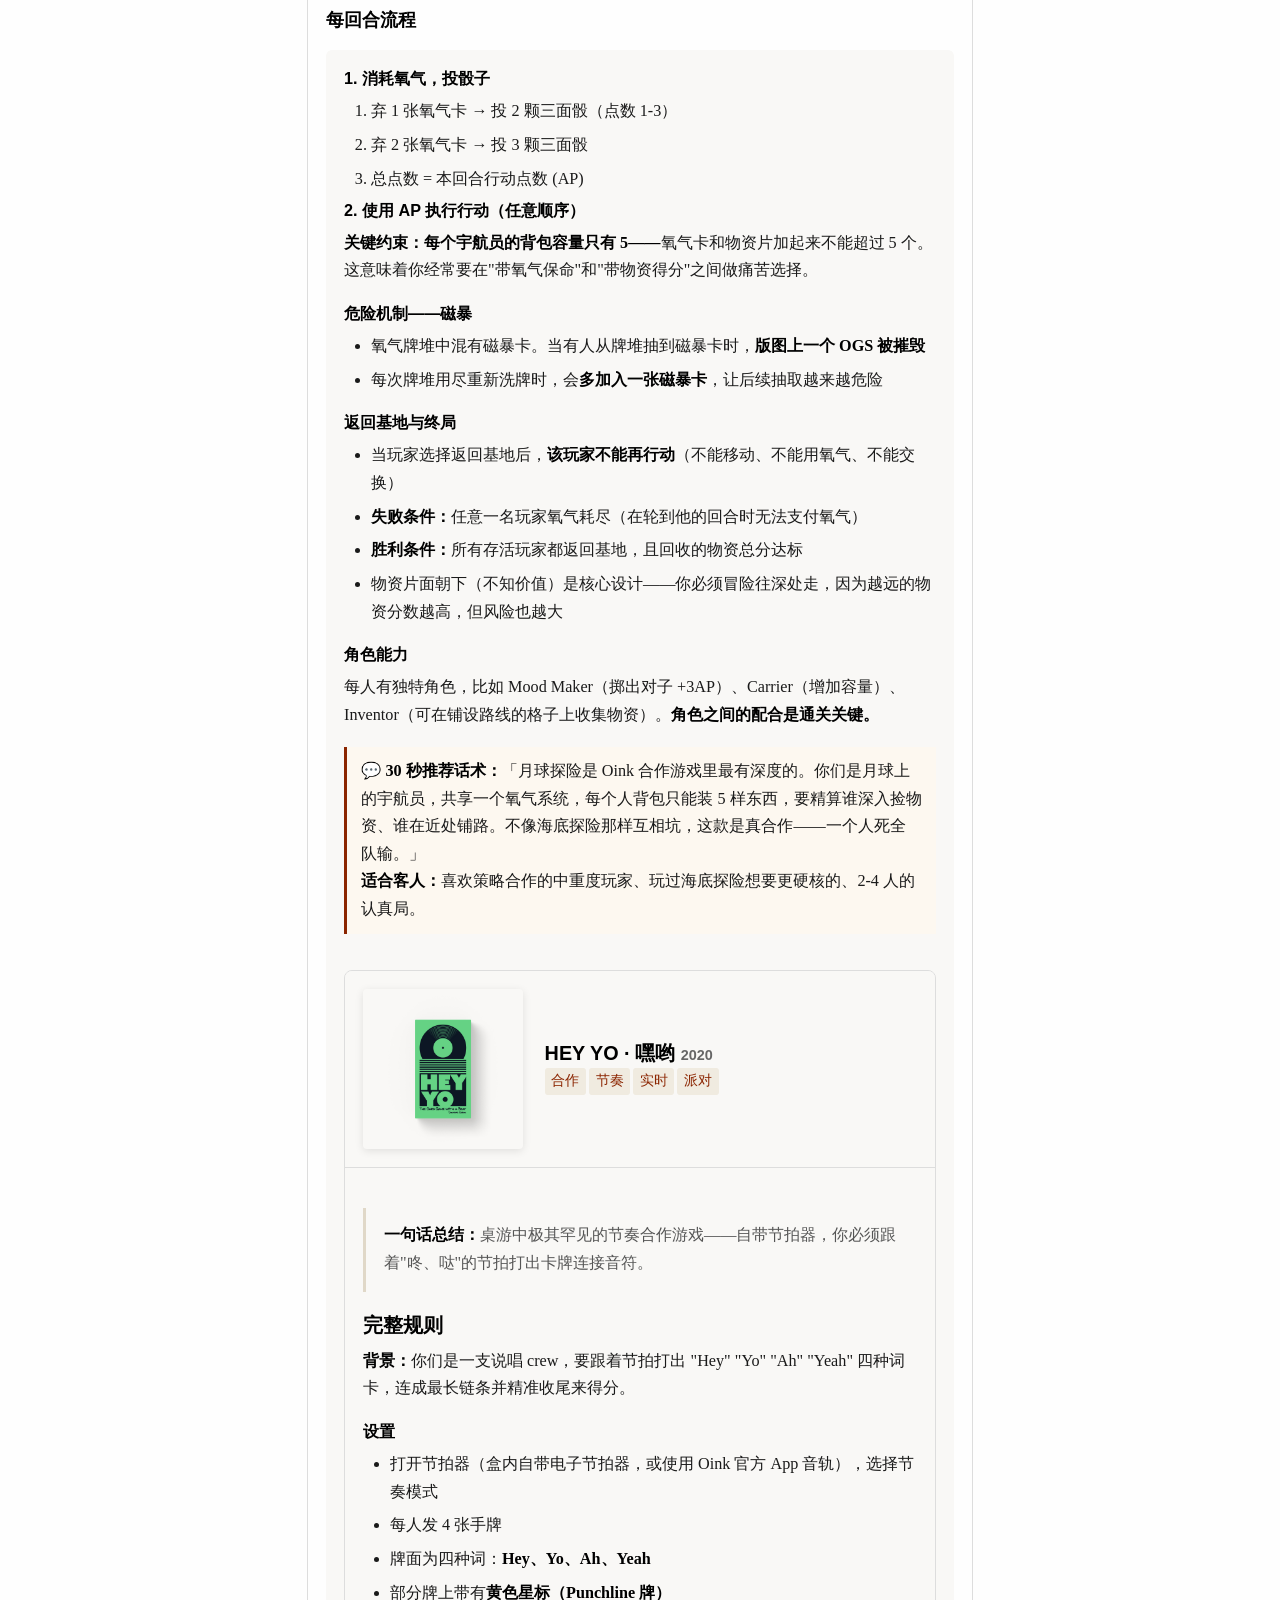
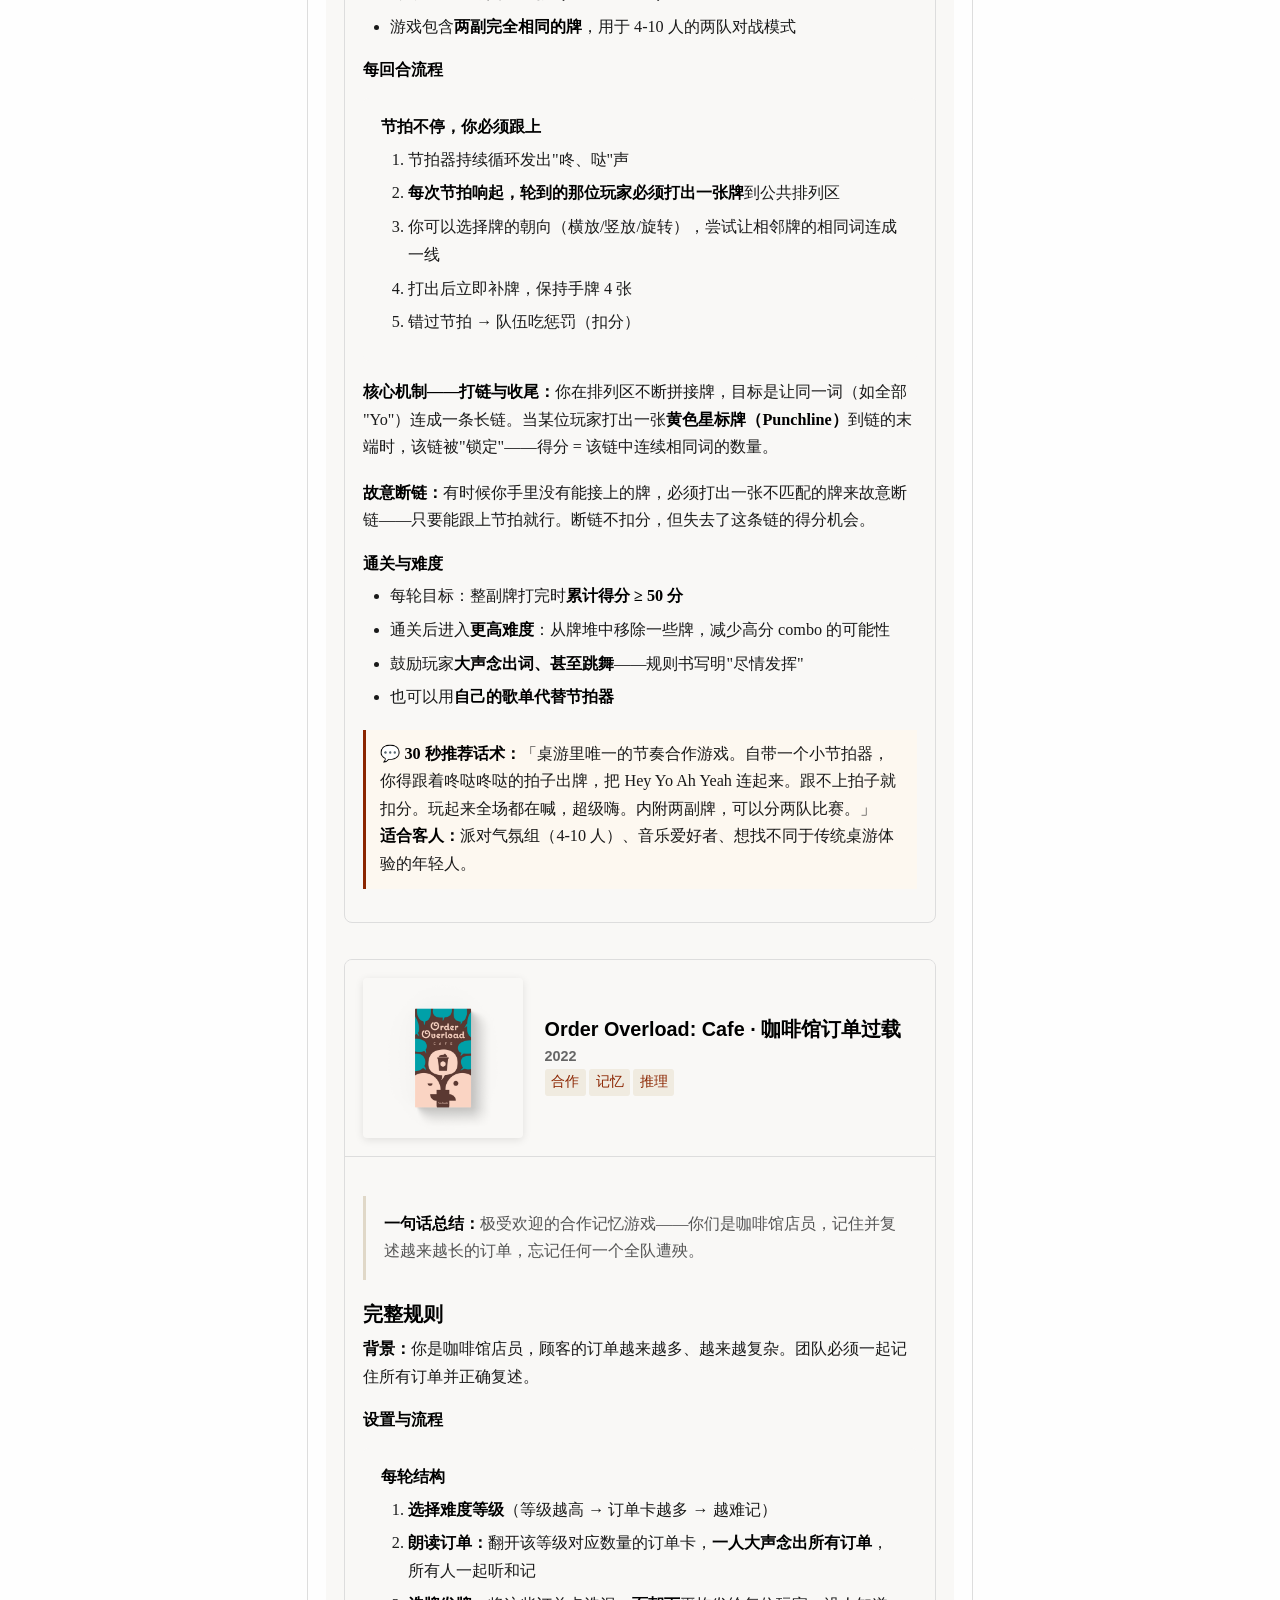
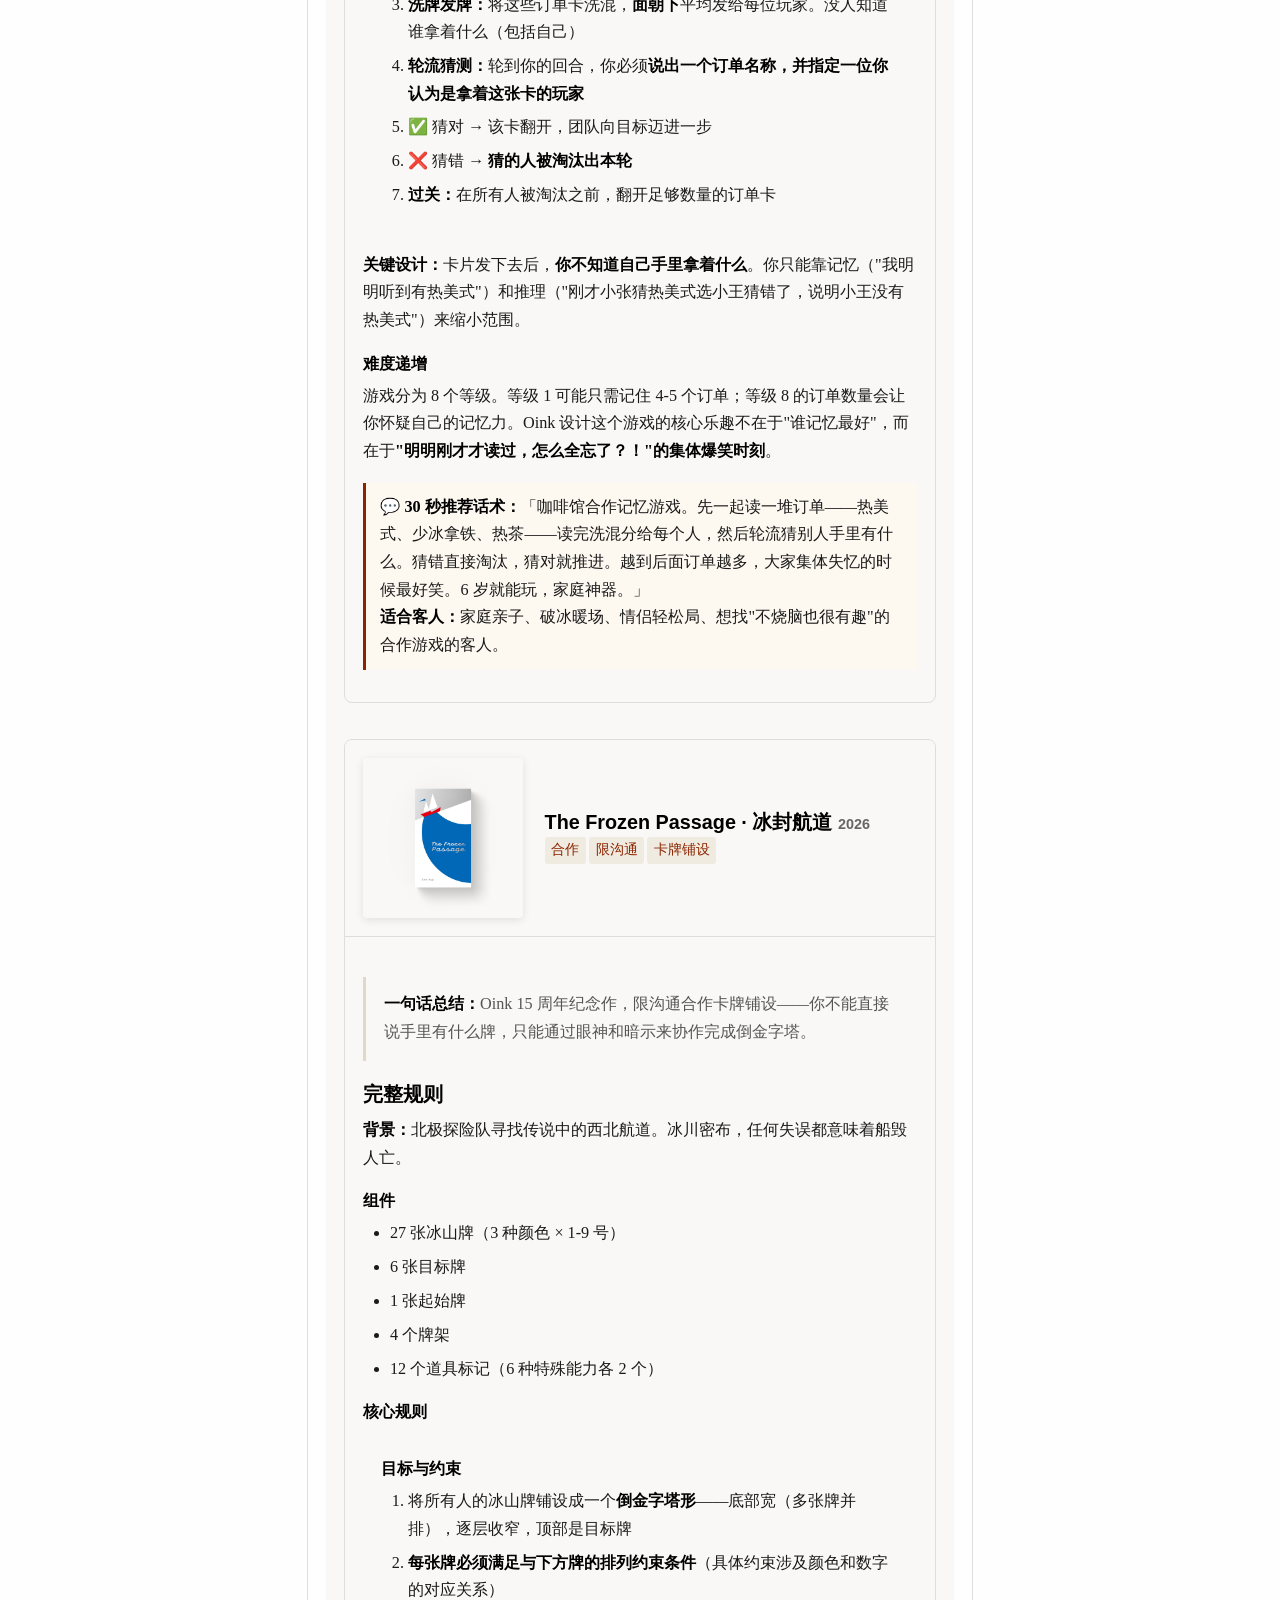
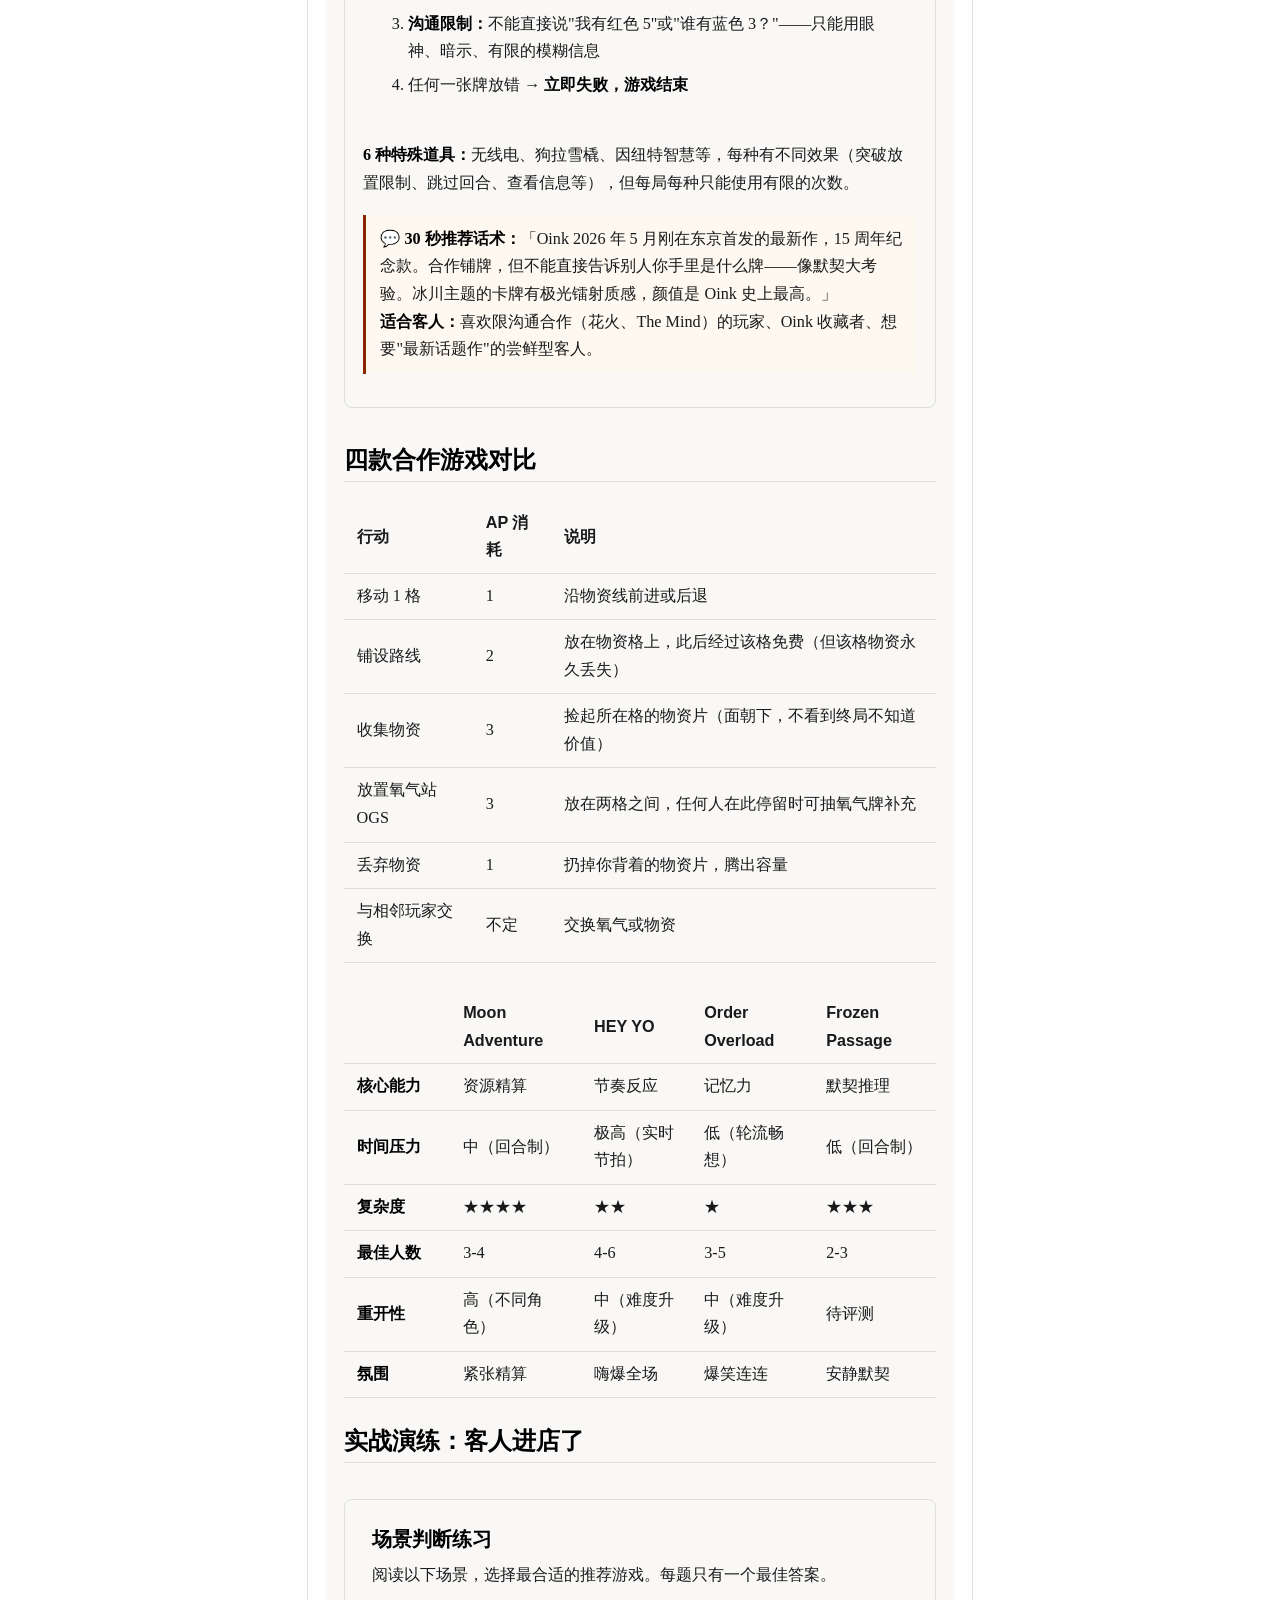
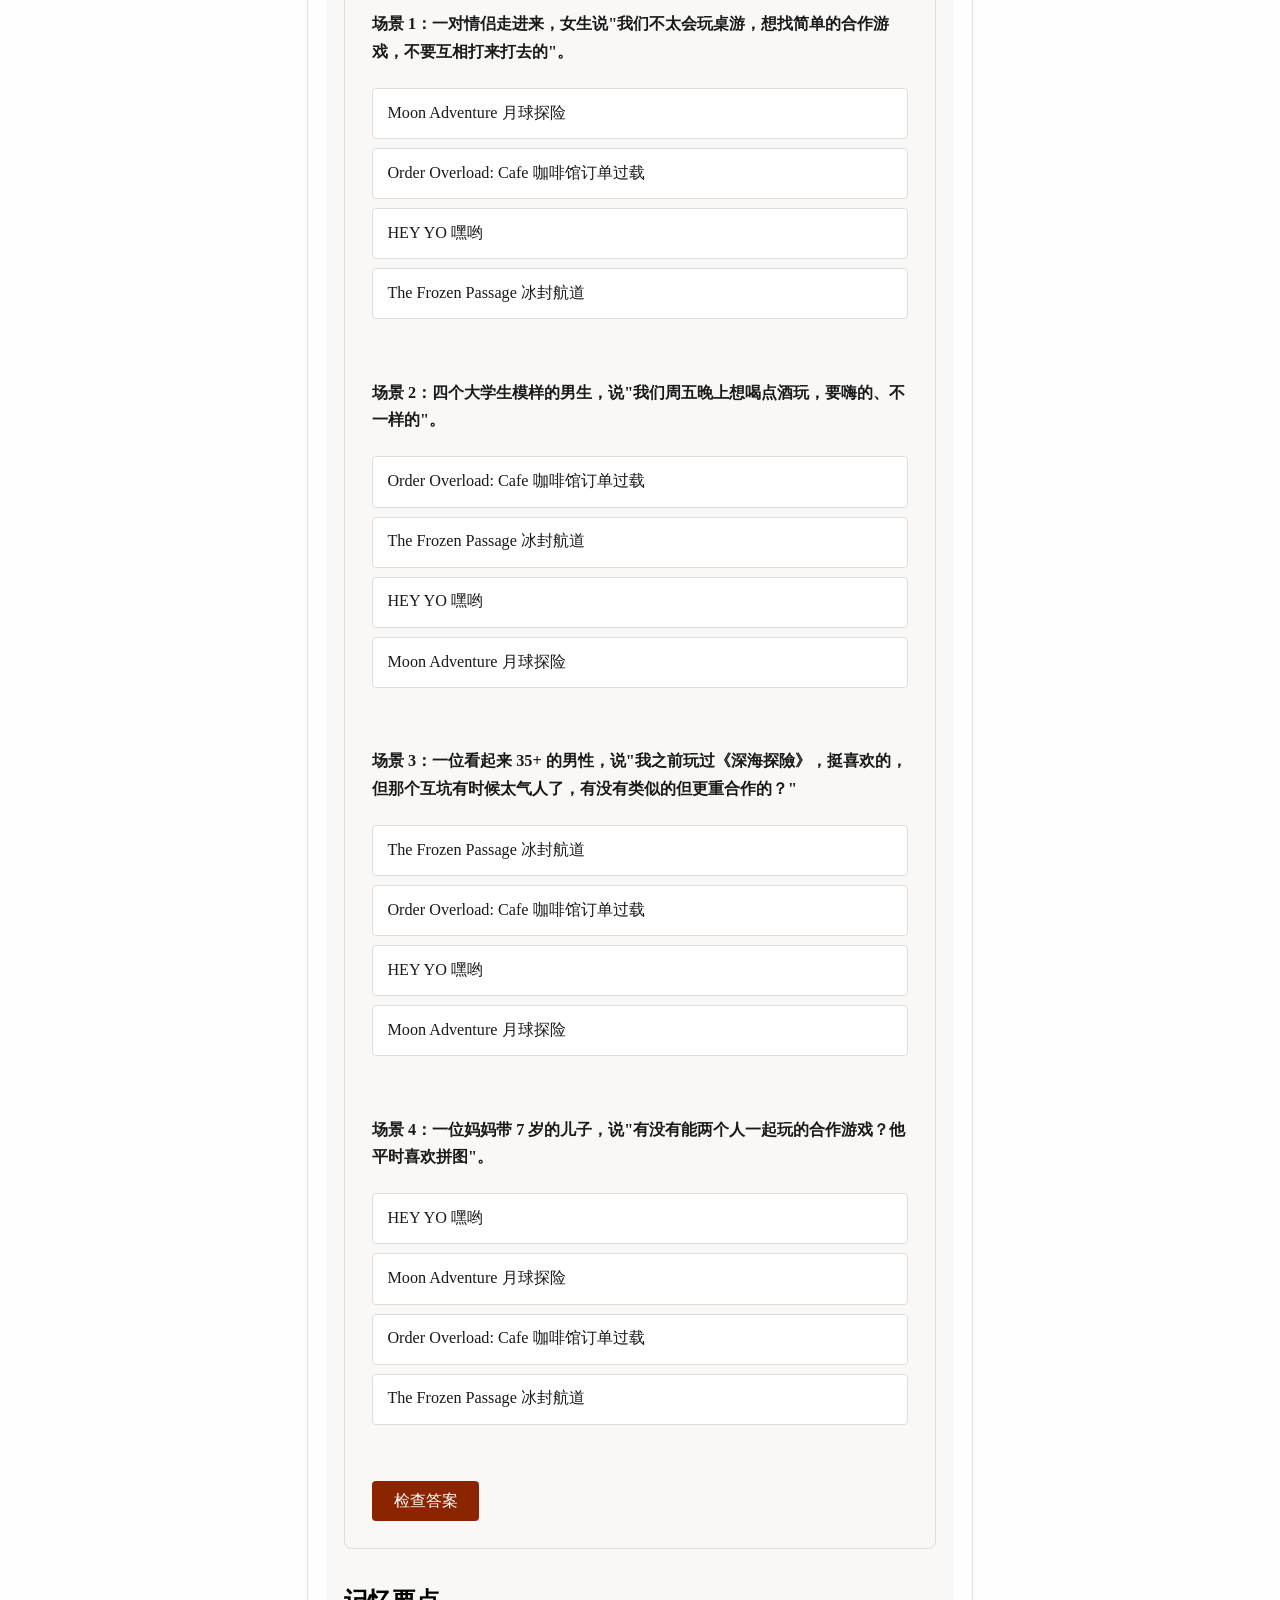
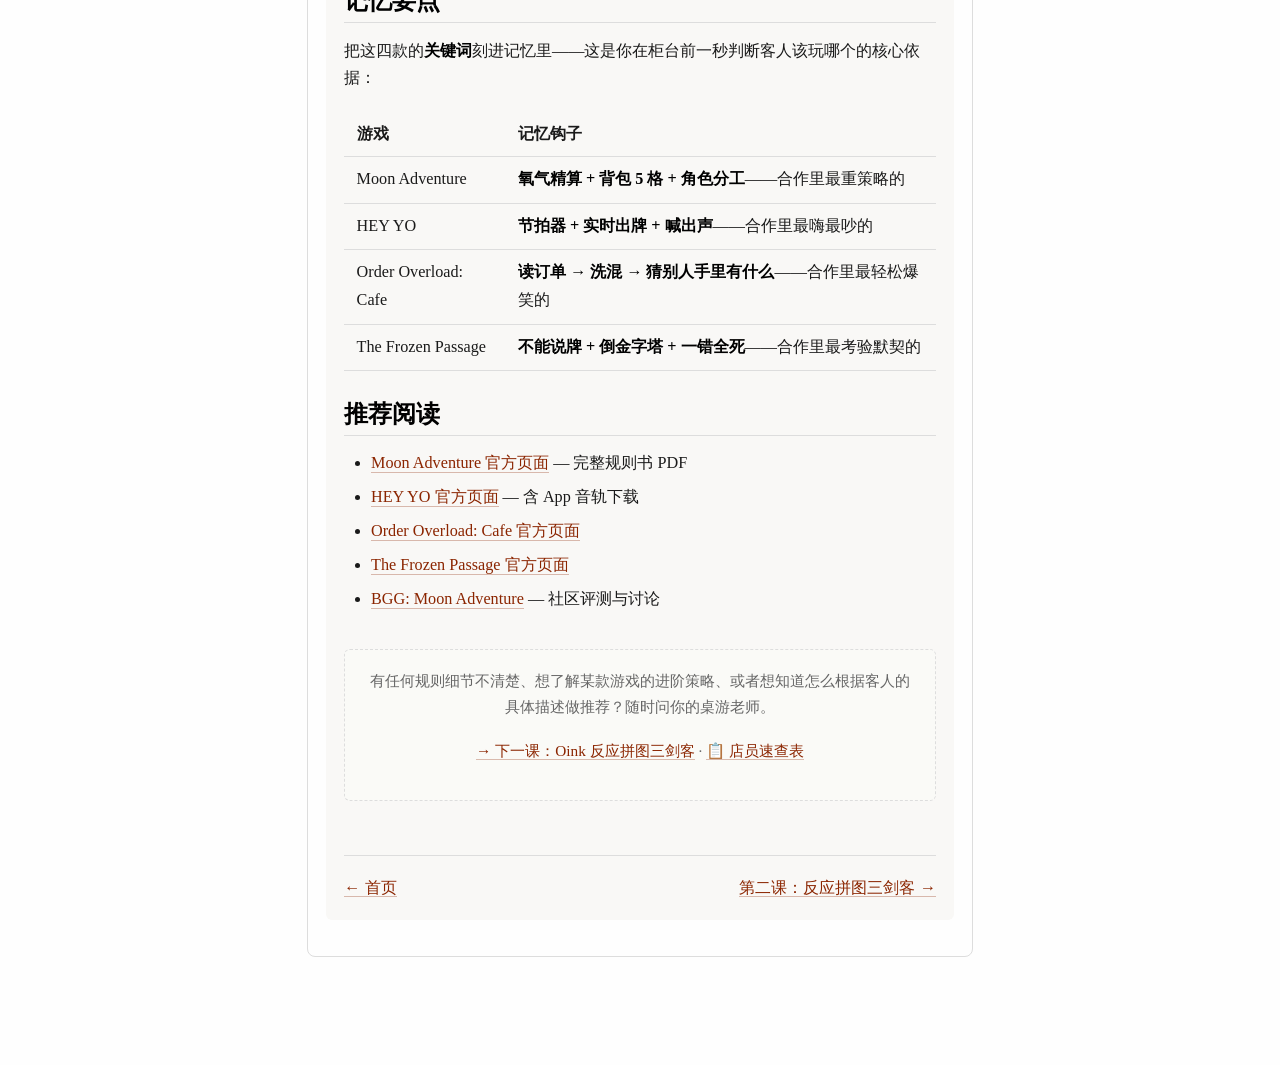
==== commit f712a6af: "chore: add img" ====
--- a/lessons/01-cooperative-games.html
+++ b/lessons/01-cooperative-games.html
@@ -7,10 +7,6 @@
 <link rel="stylesheet" href="../assets/style.css">
 <style>
   .compare-table th:first-child { width: 18%; }
-  .flow { margin: 1.2rem 0; padding: 1rem; background: var(--callout-bg); border-radius: 6px; font-size: 0.9rem; }
-  .flow ol { margin: 0.5rem 0 0 1.5rem; }
-  .flow h4 { margin: 0; font-size: 0.9rem; }
-  .pitch-box { border-left: 3px solid var(--accent); padding: 0.6rem 0.8rem; margin: 0.8rem 0; font-size: 0.9rem; background: #fdf8f0; }
 </style>
 </head>
 <body>
@@ -21,10 +17,10 @@
 
 <h1>Oink 合作类四天王——四种合作，四种体验</h1>
 
-<p>Oink Games 在过去六年里推出了四款合作游戏，每一款考验的能力完全不同。这节课的目标：<strong>你不仅要理解每款游戏的规则，还要能在 30 秒内向客人讲清“这款合作游戏和其他合作游戏有什么不同”。</strong></p>
+<p>Oink Games 在过去六年里推出了四款合作游戏，每一款考验的能力完全不同。这节课的目标：<strong>你不仅要理解每款游戏的规则，还要能在 30 秒内向客人讲清"这款合作游戏和其他合作游戏有什么不同"。</strong></p>
 
 <div class="callout">
-  <strong>这节课的承诺：</strong>学完后你能闭着眼睛说出这四款合作游戏的核心机制、适合场景、和彼此间的区别。课件末尾有实战演练——模拟客人走进店里说“我想找合作游戏”。
+  <strong>这节课的承诺：</strong>学完后你能闭着眼睛说出这四款合作游戏的核心机制、适合场景、和彼此间的区别。课件末尾有实战演练——模拟客人走进店里说"我想找合作游戏"。
 </div>
 
 <h2>为什么 Oink 的合作游戏值得单独讲？</h2>
@@ -43,9 +39,16 @@
 
 <p>这意味着——<strong>不同的客人需要完全不同的合作游戏</strong>。一个记忆力差但对策略精算极其自信的客人，你不会推荐 Order Overload: Cafe，你会推荐 Moon Adventure。</p>
 
-<h2>第一款：Moon Adventure · 月球探险 (2021)</h2>
-
-<div class="callout"><strong>一句话总结：</strong>《海底探险》设计师的硬核升级版——把“互坑”换成“精算合作”，在共同的氧气供应下到月球表面捡物资并活着回来。</div>
+<!-- Moon Adventure -->
+<div class="game-section">
+<div class="game-hd">
+  <img src="../images/moonadventure-cover.png" alt="Moon Adventure" loading="lazy">
+  <div><h3>Moon Adventure · 月球探险 <span class="yr">2021</span></h3>
+  <span class="tag">合作</span><span class="tag">资源精算</span><span class="tag">角色能力</span></div>
+</div>
+<div class="game-bd">
+
+<div class="callout"><strong>一句话总结：</strong>《海底探险》设计师的硬核升级版——把"互坑"换成"精算合作"，在共同的氧气供应下到月球表面捡物资并活着回来。</div>
 
 <h3>完整规则</h3>
 
@@ -79,7 +82,7 @@
   </ol>
 </div>
 
-<p><strong>关键约束：每个宇航员的背包容量只有 5——</strong>氧气卡和物资片加起来不能超过 5 个。这意味着你经常要在“带氧气保命”和“带物资得分”之间做痛苦选择。</p>
+<p><strong>关键约束：每个宇航员的背包容量只有 5——</strong>氧气卡和物资片加起来不能超过 5 个。这意味着你经常要在"带氧气保命"和"带物资得分"之间做痛苦选择。</p>
 
 <h4>危险机制——磁暴</h4>
 <ul>
@@ -103,9 +106,19 @@
   <strong>适合客人：</strong>喜欢策略合作的中重度玩家、玩过海底探险想要更硬核的、2-4 人的认真局。
 </div>
 
-<h2>第二款：HEY YO · 嘿哟 (2020)</h2>
-
-<div class="callout"><strong>一句话总结：</strong>桌游中极其罕见的节奏合作游戏——自带节拍器，你必须跟着“咚、哒”的节拍打出卡牌连接音符。</div>
+</div>
+</div>
+
+<!-- HEY YO -->
+<div class="game-section">
+<div class="game-hd">
+  <img src="../images/heyyo-cover.png" alt="HEY YO" loading="lazy">
+  <div><h3>HEY YO · 嘿哟 <span class="yr">2020</span></h3>
+  <span class="tag">合作</span><span class="tag">节奏</span><span class="tag">实时</span><span class="tag">派对</span></div>
+</div>
+<div class="game-bd">
+
+<div class="callout"><strong>一句话总结：</strong>桌游中极其罕见的节奏合作游戏——自带节拍器，你必须跟着"咚、哒"的节拍打出卡牌连接音符。</div>
 
 <h3>完整规则</h3>
 
@@ -124,7 +137,7 @@
 <div class="flow">
   <h4>节拍不停，你必须跟上</h4>
   <ol>
-    <li>节拍器持续循环发出“咚、哒”声</li>
+    <li>节拍器持续循环发出"咚、哒"声</li>
     <li><strong>每次节拍响起，轮到的那位玩家必须打出一张牌</strong>到公共排列区</li>
     <li>你可以选择牌的朝向（横放/竖放/旋转），尝试让相邻牌的相同词连成一线</li>
     <li>打出后立即补牌，保持手牌 4 张</li>
@@ -132,7 +145,7 @@
   </ol>
 </div>
 
-<p><strong>核心机制——打链与收尾：</strong>你在排列区不断拼接牌，目标是让同一词（如全部 "Yo"）连成一条长链。当某位玩家打出一张<strong>黄色星标牌（Punchline）</strong>到链的末端时，该链被“锁定”——得分 = 该链中连续相同词的数量。</p>
+<p><strong>核心机制——打链与收尾：</strong>你在排列区不断拼接牌，目标是让同一词（如全部 "Yo"）连成一条长链。当某位玩家打出一张<strong>黄色星标牌（Punchline）</strong>到链的末端时，该链被"锁定"——得分 = 该链中连续相同词的数量。</p>
 
 <p><strong>故意断链：</strong>有时候你手里没有能接上的牌，必须打出一张不匹配的牌来故意断链——只要能跟上节拍就行。断链不扣分，但失去了这条链的得分机会。</p>
 
@@ -140,7 +153,7 @@
 <ul>
   <li>每轮目标：整副牌打完时<strong>累计得分 ≥ 50 分</strong></li>
   <li>通关后进入<strong>更高难度</strong>：从牌堆中移除一些牌，减少高分 combo 的可能性</li>
-  <li>鼓励玩家<strong>大声念出词、甚至跳舞</strong>——规则书写明“尽情发挥”</li>
+  <li>鼓励玩家<strong>大声念出词、甚至跳舞</strong>——规则书写明"尽情发挥"</li>
   <li>也可以用<strong>自己的歌单代替节拍器</strong></li>
 </ul>
 
@@ -149,7 +162,17 @@
   <strong>适合客人：</strong>派对气氛组（4-10 人）、音乐爱好者、想找不同于传统桌游体验的年轻人。
 </div>
 
-<h2>第三款：Order Overload: Cafe · 咖啡馆订单过载 (2022)</h2>
+</div>
+</div>
+
+<!-- Order Overload: Cafe -->
+<div class="game-section">
+<div class="game-hd">
+  <img src="../images/orderoverload-cover.png" alt="Order Overload: Cafe" loading="lazy">
+  <div><h3>Order Overload: Cafe · 咖啡馆订单过载 <span class="yr">2022</span></h3>
+  <span class="tag">合作</span><span class="tag">记忆</span><span class="tag">推理</span></div>
+</div>
+<div class="game-bd">
 
 <div class="callout"><strong>一句话总结：</strong>极受欢迎的合作记忆游戏——你们是咖啡馆店员，记住并复述越来越长的订单，忘记任何一个全队遭殃。</div>
 
@@ -171,17 +194,27 @@
   </ol>
 </div>
 
-<p><strong>关键设计：</strong>卡片发下去后，<strong>你不知道自己手里拿着什么</strong>。你只能靠记忆（“我明明听到有热美式”）和推理（“刚才小张猜热美式选小王猜错了，说明小王没有热美式”）来缩小范围。</p>
+<p><strong>关键设计：</strong>卡片发下去后，<strong>你不知道自己手里拿着什么</strong>。你只能靠记忆（"我明明听到有热美式"）和推理（"刚才小张猜热美式选小王猜错了，说明小王没有热美式"）来缩小范围。</p>
 
 <h4>难度递增</h4>
-<p>游戏分为 8 个等级。等级 1 可能只需记住 4-5 个订单；等级 8 的订单数量会让你怀疑自己的记忆力。Oink 设计这个游戏的核心乐趣不在于“谁记忆最好”，而在于<strong>“明明刚才才读过，怎么全忘了？！”的集体爆笑时刻</strong>。</p>
+<p>游戏分为 8 个等级。等级 1 可能只需记住 4-5 个订单；等级 8 的订单数量会让你怀疑自己的记忆力。Oink 设计这个游戏的核心乐趣不在于"谁记忆最好"，而在于<strong>"明明刚才才读过，怎么全忘了？！"的集体爆笑时刻</strong>。</p>
 
 <div class="pitch-box">
   <strong>💬 30 秒推荐话术：</strong>「咖啡馆合作记忆游戏。先一起读一堆订单——热美式、少冰拿铁、热茶——读完洗混分给每个人，然后轮流猜别人手里有什么。猜错直接淘汰，猜对就推进。越到后面订单越多，大家集体失忆的时候最好笑。6 岁就能玩，家庭神器。」<br>
-  <strong>适合客人：</strong>家庭亲子、破冰暖场、情侣轻松局、想找“不烧脑也很有趣”的合作游戏的客人。
-</div>
-
-<h2>第四款：The Frozen Passage · 冰封航道 (2026)</h2>
+  <strong>适合客人：</strong>家庭亲子、破冰暖场、情侣轻松局、想找"不烧脑也很有趣"的合作游戏的客人。
+</div>
+
+</div>
+</div>
+
+<!-- The Frozen Passage -->
+<div class="game-section">
+<div class="game-hd">
+  <img src="../images/frozenpassage-cover.png" alt="The Frozen Passage" loading="lazy">
+  <div><h3>The Frozen Passage · 冰封航道 <span class="yr">2026</span></h3>
+  <span class="tag">合作</span><span class="tag">限沟通</span><span class="tag">卡牌铺设</span></div>
+</div>
+<div class="game-bd">
 
 <div class="callout"><strong>一句话总结：</strong>Oink 15 周年纪念作，限沟通合作卡牌铺设——你不能直接说手里有什么牌，只能通过眼神和暗示来协作完成倒金字塔。</div>
 
@@ -204,7 +237,7 @@
   <ol>
     <li>将所有人的冰山牌铺设成一个<strong>倒金字塔形</strong>——底部宽（多张牌并排），逐层收窄，顶部是目标牌</li>
     <li><strong>每张牌必须满足与下方牌的排列约束条件</strong>（具体约束涉及颜色和数字的对应关系）</li>
-    <li><strong>沟通限制：</strong>不能直接说“我有红色 5”或“谁有蓝色 3？”——只能用眼神、暗示、有限的模糊信息</li>
+    <li><strong>沟通限制：</strong>不能直接说"我有红色 5"或"谁有蓝色 3？"——只能用眼神、暗示、有限的模糊信息</li>
     <li>任何一张牌放错 → <strong>立即失败，游戏结束</strong></li>
   </ol>
 </div>
@@ -213,7 +246,10 @@
 
 <div class="pitch-box">
   <strong>💬 30 秒推荐话术：</strong>「Oink 2026 年 5 月刚在东京首发的最新作，15 周年纪念款。合作铺牌，但不能直接告诉别人你手里是什么牌——像默契大考验。冰川主题的卡牌有极光镭射质感，颜值是 Oink 史上最高。」<br>
-  <strong>适合客人：</strong>喜欢限沟通合作（花火、The Mind）的玩家、Oink 收藏者、想要“最新话题作”的尝鲜型客人。
+  <strong>适合客人：</strong>喜欢限沟通合作（花火、The Mind）的玩家、Oink 收藏者、想要"最新话题作"的尝鲜型客人。
+</div>
+
+</div>
 </div>
 
 <h2>四款合作游戏对比</h2>
@@ -234,7 +270,7 @@
   <h3>场景判断练习</h3>
   <p>阅读以下场景，选择最合适的推荐游戏。每题只有一个最佳答案。</p>
 
-  <div class="question" id="q1">场景 1：一对情侣走进来，女生说“我们不太会玩桌游，想找简单的合作游戏，不要互相打来打去的”。</div>
+  <div class="question" id="q1">场景 1：一对情侣走进来，女生说"我们不太会玩桌游，想找简单的合作游戏，不要互相打来打去的"。</div>
   <div class="options" data-q="q1">
     <div class="option" data-a="a">Moon Adventure 月球探险</div>
     <div class="option" data-a="b">Order Overload: Cafe 咖啡馆订单过载</div>
@@ -243,7 +279,7 @@
   </div>
   <div class="feedback" id="fb-q1"></div>
 
-  <div class="question" id="q2">场景 2：四个大学生模样的男生，说“我们周五晚上想喝点酒玩，要嗨的、不一样的”。</div>
+  <div class="question" id="q2">场景 2：四个大学生模样的男生，说"我们周五晚上想喝点酒玩，要嗨的、不一样的"。</div>
   <div class="options" data-q="q2">
     <div class="option" data-a="a">Order Overload: Cafe 咖啡馆订单过载</div>
     <div class="option" data-a="b">The Frozen Passage 冰封航道</div>
@@ -252,7 +288,7 @@
   </div>
   <div class="feedback" id="fb-q2"></div>
 
-  <div class="question" id="q3">场景 3：一位看起来 35+ 的男性，说“我之前玩过《深海探險》，挺喜欢的，但那个互坑有时候太气人了，有没有类似的但更重合作的？”</div>
+  <div class="question" id="q3">场景 3：一位看起来 35+ 的男性，说"我之前玩过《深海探險》，挺喜欢的，但那个互坑有时候太气人了，有没有类似的但更重合作的？"</div>
   <div class="options" data-q="q3">
     <div class="option" data-a="a">The Frozen Passage 冰封航道</div>
     <div class="option" data-a="b">Order Overload: Cafe 咖啡馆订单过载</div>
@@ -261,7 +297,7 @@
   </div>
   <div class="feedback" id="fb-q3"></div>
 
-  <div class="question" id="q4">场景 4：一位妈妈带 7 岁的儿子，说“有没有能两个人一起玩的合作游戏？他平时喜欢拼图”。</div>
+  <div class="question" id="q4">场景 4：一位妈妈带 7 岁的儿子，说"有没有能两个人一起玩的合作游戏？他平时喜欢拼图"。</div>
   <div class="options" data-q="q4">
     <div class="option" data-a="a">HEY YO 嘿哟</div>
     <div class="option" data-a="b">Moon Adventure 月球探险</div>
@@ -305,38 +341,6 @@
 </div>
 
 <script>
-document.getElementById('check-btn').addEventListener('click', function() {
-  const answers = {
-    q1: { correct: 'b', explanation: '✅ 正确！Order Overload 最简单（规则 1 分钟）、合作不互打、6 岁可玩，是情侣/新手的完美入门合作游戏。Moon Adventure 和 Frozen Passage 对新手太复杂，HEY YO 至少要 4 个人才好玩。' },
-    q2: { correct: 'c', explanation: '✅ 正确！HEY YO 最适合大学生喝酒局——跟着节拍嗨、可以喊出声、两队对战模式正好 4 人。其他三款都太安静/太严肃。' },
-    q3: { correct: 'd', explanation: '✅ 正确！Moon Adventure 是《海底探险》设计师的同门作品，同样的“探险-返回”框架但改成纯合作。直接提“喜欢海底探险但受不了互坑”是 Moon Adventure 的完美目标客群。' },
-    q4: { correct: 'c', explanation: '✅ 正确！Order Overload: Cafe 适合亲子——规则极简、合作模式不会让小孩受挫、记忆玩法对小孩反而有优势。HEY YO 需要 4+ 人，Moon Adventure 太复杂，Frozen Passage 限沟通对 7 岁小孩太难。' }
-  };
-
-  Object.keys(answers).forEach(function(qid) {
-    const fb = document.getElementById('fb-' + qid);
-    const options = document.querySelectorAll('[data-q="' + qid + '"] .option');
-    let selected = null;
-    options.forEach(function(opt) {
-      opt.classList.remove('correct', 'wrong', 'selected');
-      if (opt.classList.contains('selected')) selected = opt;
-    });
-  });
-
-  // Re-select based on current click state
-  document.querySelectorAll('.quiz .question').forEach(function(q) {
-    const qid = q.id;
-    const options = document.querySelectorAll('[data-q="' + qid + '"] .option');
-    options.forEach(function(opt) {
-      opt.addEventListener('click', function() {
-        options.forEach(function(o) { o.classList.remove('selected'); });
-        opt.classList.add('selected');
-      });
-    });
-  });
-});
-
-// Selection handling
 document.querySelectorAll('.quiz .option').forEach(function(opt) {
   opt.addEventListener('click', function() {
     const qid = this.parentElement.getAttribute('data-q');
@@ -348,10 +352,10 @@
 
 document.getElementById('check-btn').addEventListener('click', function() {
   const answers = {
-    q1: { correct: 'b', explanation: '✅ 正确！Order Overload 最简单（规则 1 分钟）、合作不互打、6 岁可玩、情侣两人也能玩。Moon Adventure 和 Frozen Passage 对新手太复杂，HEY YO 至少 4+ 人才好玩。' },
-    q2: { correct: 'c', explanation: '✅ 正确！HEY YO 最适合大学生喝酒局——跟着节拍嗨、可以喊出声、有对战模式。其他三款都太安静/太严肃。' },
-    q3: { correct: 'd', explanation: '✅ 正确！Moon Adventure 是《海底探险》设计师的同门作品，同样“探险-返回”框架但纯合作。直接提“喜欢海底探险但受不了互坑”就是 Moon Adventure 的完美目标客群。' },
-    q4: { correct: 'c', explanation: '✅ 正确！Order Overload 极简规则 + 合作不互坑 + 孩子记忆力反而有优势。HEY YO 需要 4+ 人，Moon Adventure 太复杂，Frozen Passage 的限沟通对 7 岁小孩太难。' }
+    q1: { correct: 'b', explanation: '✅ 正确！Order Overload 最简单（规则 1 分钟）、合作不互打、6 岁可玩，是情侣/新手的完美入门合作游戏。Moon Adventure 和 Frozen Passage 对新手太复杂，HEY YO 至少要 4 个人才好玩。' },
+    q2: { correct: 'c', explanation: '✅ 正确！HEY YO 最适合大学生喝酒局——跟着节拍嗨、可以喊出声、两队对战模式正好 4 人。其他三款都太安静/太严肃。' },
+    q3: { correct: 'd', explanation: '✅ 正确！Moon Adventure 是《海底探险》设计师的同门作品，同样的"探险-返回"框架但改成纯合作。直接提"喜欢海底探险但受不了互坑"是 Moon Adventure 的完美目标客群。' },
+    q4: { correct: 'c', explanation: '✅ 正确！Order Overload: Cafe 适合亲子——规则极简、合作模式不会让小孩受挫、记忆玩法对小孩反而有优势。HEY YO 需要 4+ 人，Moon Adventure 太复杂，Frozen Passage 限沟通对 7 岁小孩太难。' }
   };
 
   Object.keys(answers).forEach(function(qid) {
--- a/assets/style.css
+++ b/assets/style.css
@@ -260,9 +260,88 @@
   text-align: center;
 }
 
+/* Game section card (used in lesson pages) */
+.game-section {
+  border: 1px solid var(--rule);
+  border-radius: 8px;
+  margin: 2rem 0;
+  overflow: hidden;
+}
+
+.game-hd {
+  display: flex;
+  align-items: center;
+  gap: 1.2rem;
+  padding: 1rem;
+  background: var(--callout-bg);
+  border-bottom: 1px solid var(--rule);
+}
+
+.game-hd img {
+  width: 160px;
+  height: auto;
+  border-radius: 4px;
+  box-shadow: 0 2px 8px rgba(0,0,0,0.1);
+}
+
+.game-hd h3 {
+  margin: 0;
+  border: none;
+  padding: 0;
+  font-size: 1.1rem;
+}
+
+.game-hd .yr {
+  font-size: 0.8rem;
+  color: var(--muted);
+}
+
+.game-bd {
+  padding: 1rem;
+}
+
+.game-bd h2, .game-bd h3, .game-bd h4 {
+  margin-top: 1rem;
+}
+
+.game-bd h2:first-child, .game-bd h3:first-child, .game-bd h4:first-child {
+  margin-top: 0;
+}
+
+.pitch-box {
+  border-left: 3px solid var(--accent);
+  padding: 0.6rem 0.8rem;
+  margin: 0.8rem 0;
+  font-size: 0.9rem;
+  background: #fdf8f0;
+}
+
+.flow {
+  margin: 1rem 0;
+  padding: 1rem;
+  background: var(--callout-bg);
+  border-radius: 6px;
+  font-size: 0.9rem;
+}
+
+.flow h4 {
+  margin: 0 0 0.5rem;
+}
+
+.flow ol {
+  margin: 0 0 0 1.5rem;
+}
+
 /* Responsive */
 @media (max-width: 500px) {
   html { font-size: 16px; }
   body { padding: 1rem; }
   .game-grid { grid-template-columns: 1fr; }
-}
+  .game-hd {
+    flex-direction: column;
+    align-items: flex-start;
+  }
+  .game-hd img {
+    width: 120px;
+  }
+}
